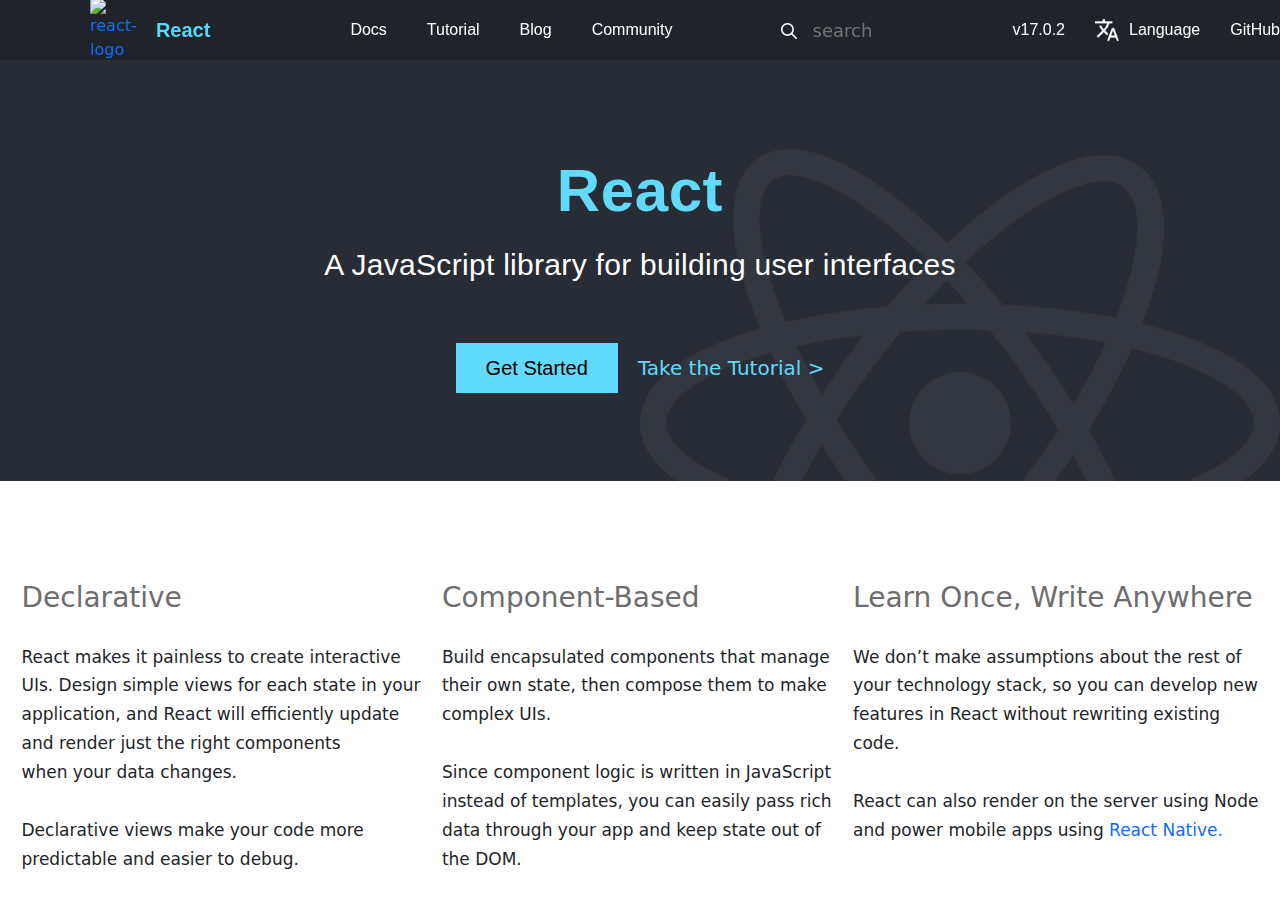
==== Homepage/index.html @ 9938db44 "body_component" ====
<!DOCTYPE html>
<html lang="en">
<head>
    <meta charset="UTF-8">
    <meta http-equiv="X-UA-Compatible" content="IE=edge">
    <meta name="viewport" content="width=device-width, initial-scale=1.0">
    <title>React-A JavaScript library for building user</title>
</head>
<link href="style.css" rel="stylesheet">
<link rel="stylesheet" href="style2_get_started.css">
<link rel="stylesheet" href="bootstrap.css">
<link rel="stylesheet" href="body.css">
<body>

    <!----Nav-bar---->
    
   <div class="nav-bar">
      <div class="react-logo">
          <a href="#"><img src="../images/react-logo.png" alt="react-logo" height="25px" width="30px">
    </div>
    <div><span class="react-text">React</span></a></div>
       <ul class="nav-bar-items">
       <a href="#"><li>Docs</li></a> 
       <a href="#"> <li>Tutorial</li></a> 
       <a href="#"> <li>Blog</li></a> 
       <a href="#"> <li>Community</li></a> 
       </ul>
       <form class="search-bar">
           <input type="text" placeholder="search">
       </form>
       <a href="#"><span class="version-text">v17.0.2</span></a>
       <img src="../images/translate.png"  height="24px" width="24px" class="translate-logo">
       <a href="#"><span class="language">Language</span></a>
       <a href="#"><span class="github-link">GitHub</span></a>
   </div>


   <!----Get Started tab---->
   <div class="get-started-tab"> 
    <header>
        <h1 id="heading">React</h1>
        <p id="sub-heading">A JavaScript library for building user interfaces</p>
        <div class="header-bottom-part">
            <button type="button" class="get-started-btn">Get Started</button>
            <a href="#" class="get-started-tour-text">Take the Tutorial ></a>
        </div>
    </header>
   </div>

 <!----Body part---->
 <div class="body-component">
     <div class="Declarative-comp">
         <h3 class="declarative">Declarative</h3>
         <p class="para1">
            React makes it painless to create interactive <br>
            UIs. Design simple views for each state in your <br>
            application, and React will efficiently update <br>
            and render just the right components <br>
            when your data changes.<br><br>

            Declarative views make your code more <br>
            predictable and easier to debug.
         </p>
    </div>
    <div class="Component-Based-comp">
        <h3 class="component-Based">Component-Based</h3>
        <p class="para2">Build encapsulated components that manage<br>
             their own state, then compose them to make <br>
             complex UIs.<br><br>

            Since component logic is written in JavaScript<br>
             instead of templates, you can easily pass rich <br>
             data through your app and keep state out of <br>
             the DOM.</p>
    </div>
    <div class="Learn-Once-comp">
        <h3 class="learn-Once">Learn Once, Write Anywhere</h3>
        <p class="para3">
            We don’t make assumptions about the rest of<br>
             your technology stack, so you can develop new <br>
             features in React without rewriting existing<br>
            code.<br><br>

React can also render on the server using Node<br>
 and power mobile apps using <a href="#"class="react-native">React Native.</a>
        </p>
    </div>
 </div>

</body>
</html>
---- Homepage/style.css ----
*{
    margin: 0;
}
.nav-bar{
    height: 60px;
    background-color: #20232A;
    width: 100%;
    display: flex;
    align-items: center;
    position: fixed;
    top: 0;
    z-index: 1;
  
}
.react-logo{
    display: flex;
    align-items: center;
    padding-left: 80px;
    margin: 10px;
}
.react-text{
    color: #54DAFB;
   font-family:  -apple-system, BlinkMacSystemFont, 'Segoe UI', Roboto, Oxygen, Ubuntu, Cantarell, 'Open Sans', 'Helvetica Neue', sans-serif;
   font-weight: 700;
   font-size: 20px;
}
/* active=clicked */
.react-text:active{ 
    color: white;
    text-decoration:none; 
}
/* link=unvisited */
.react-text,a:link{
    text-decoration:none;
}

.nav-bar-items{
    display: flex;
    padding-left: 120px;
    align-items: center;
    
}
li{
padding: 20px;
list-style-type: none;
color: white;
font-family: -apple-system, BlinkMacSystemFont, 'Segoe UI', Roboto, Oxygen, Ubuntu, Cantarell, 'Open Sans', 'Helvetica Neue', sans-serif;
align-items: center;
margin-top: 15px;
}
li:hover{
    color: #54DAFB;
    
}
.search-bar{
    padding-left: 80px;
}
input[type=text]{
    border: none;
    font-size: 18px;
    font-weight: 300;
    padding: 2px;
    background-color: #20232A;
    color: white;
    background-image: url(../images/search.png);
    background-position: 8px 8px;
    background-repeat: no-repeat;
    background-size: 16px 16px;
    padding-left: 40px;
    width: 220px;
}
input[type=text]:focus{
    outline: none;
    background-color: #373940;
    border-radius: 5px;
}
.version-text{
    color: white;
    font-family: -apple-system, BlinkMacSystemFont, 'Segoe UI', Roboto, Oxygen, Ubuntu, Cantarell, 'Open Sans', 'Helvetica Neue', sans-serif;
    padding-left: 20px;
    padding-right: 30px;
}
.version-text:hover{
    color: #54DAFB;
}
.language{
    color: white;
    font-family: -apple-system, BlinkMacSystemFont, 'Segoe UI', Roboto, Oxygen, Ubuntu, Cantarell, 'Open Sans', 'Helvetica Neue', sans-serif;
    padding-left: 10px;
}

.language:hover{
    color: #54DAFB;
}
.github-link{
    color: white;
    font-family: -apple-system, BlinkMacSystemFont, 'Segoe UI', Roboto, Oxygen, Ubuntu, Cantarell, 'Open Sans', 'Helvetica Neue', sans-serif;
    padding-left: 30px;
}
.github-link:hover{
    color: #54DAFB;
}
---- Homepage/style2_get_started.css ----
.get-started-tab{
    position: relative;
    width: 100%;
    height: 481px;
    background-color: #282C34;
}

#heading{
    color: #61dafb;
    text-align: center;
    margin: 0;
    font-size: 60px;
    letter-spacing: 0.01em;
    font-family:-apple-system, BlinkMacSystemFont, 'Segoe UI', Roboto, Oxygen, Ubuntu, Cantarell, 'Open Sans', 'Helvetica Neue', sans-serif;
    padding-top: 155px;
    font-weight: bold;
}
#sub-heading{
    padding-top: 15px;
    text-align: center;
    font-size: 30px;
    letter-spacing: 0.01em;
    font-weight: 200;
    color: white;
    font-family: -apple-system, BlinkMacSystemFont, 'Segoe UI', Roboto, Oxygen, Ubuntu, Cantarell, 'Open Sans', 'Helvetica Neue', sans-serif;
    position: relative;
}
.get-started-tab::before{
    content: " ";
    position: absolute;
    left: 0;
    right: 0;
    bottom: 0;
    top: 0;
    background-image: url(../images/react-white-logo.png);
    background-position: 100% 100px;
    background-repeat: no-repeat;
    background-size: 50% auto;
    opacity: 0.05;
}
.header-bottom-part{
    display: flex;
    justify-content: center;
    padding-top: 40px;
   
}
.get-started-btn{
    position: relative;
    background-color: #61dafb;
    text-align: center;
    font-family: -apple-system, BlinkMacSystemFont, 'Segoe UI', Roboto, Oxygen, Ubuntu, Cantarell, 'Open Sans', 'Helvetica Neue', sans-serif;
    padding: 10px 30px;
    font-size: 20px;
    border: 0;
    
}
.get-started-btn:hover{
    background-color: white;
    transition: ease-out 0.3s;

}
.get-started-tour-text{
    position: relative;
    font-size: 20px;
    color: #61dafb;
    padding-left: 20px;
    padding-top: 10px;
    
}

.get-started-tour-text:hover{
  color: white;
  transition: ease-out 0.3s;
}
---- Homepage/body.css ----
.body-component{
    display: flex;
    margin-top: 100px;
    justify-content: space-evenly;
}
.declarative{
    color: #6D6D6D;
    font-weight: 300;
}
.component-Based{
    color: #6D6D6D;
    font-weight: 300;
}
.learn-Once{
    color: #6D6D6D;
    font-weight: 300;
}
.para1{
    font-size: 17px;
    line-height: 1.7;
    padding-top: 20px;
}
.para2{
    font-size: 17px;
    line-height: 1.7;
    padding-top: 20px;
}
.para3{
    font-size: 17px;
    line-height: 1.7;
    padding-top: 20px;
}
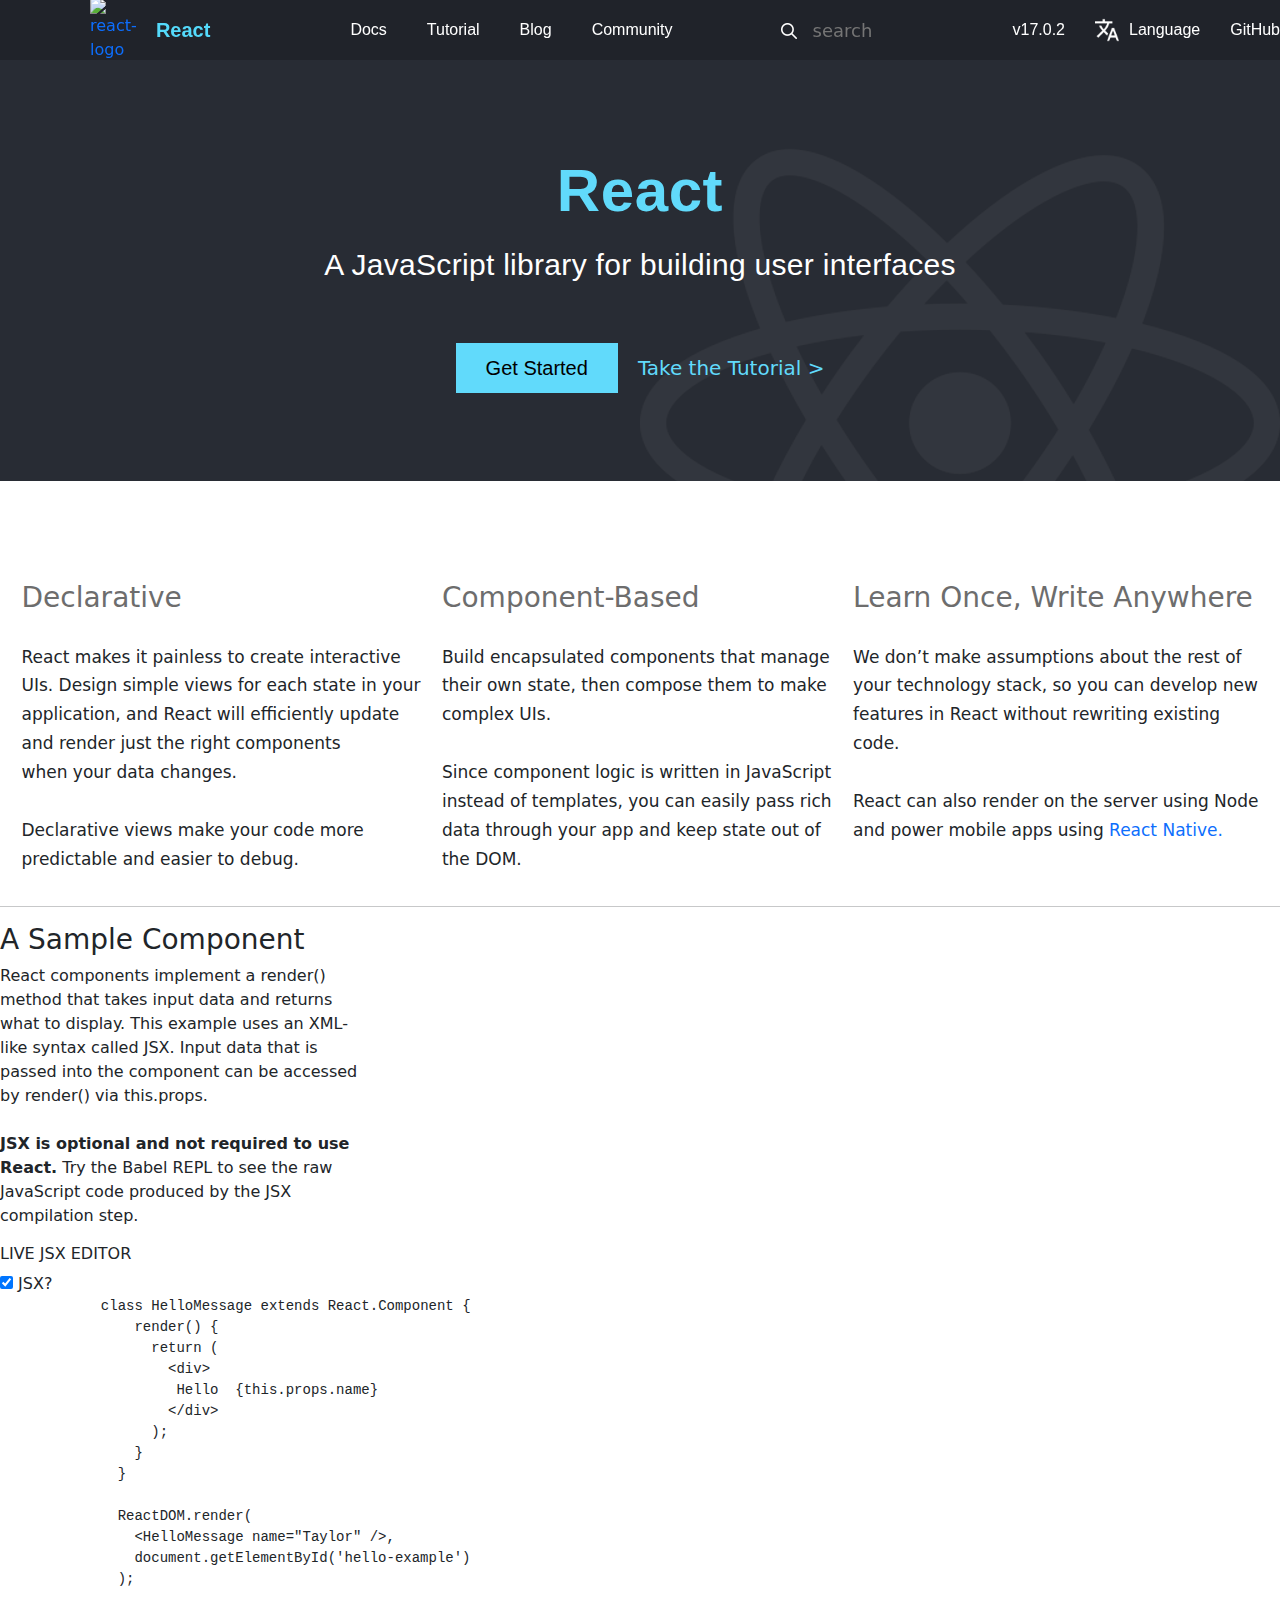
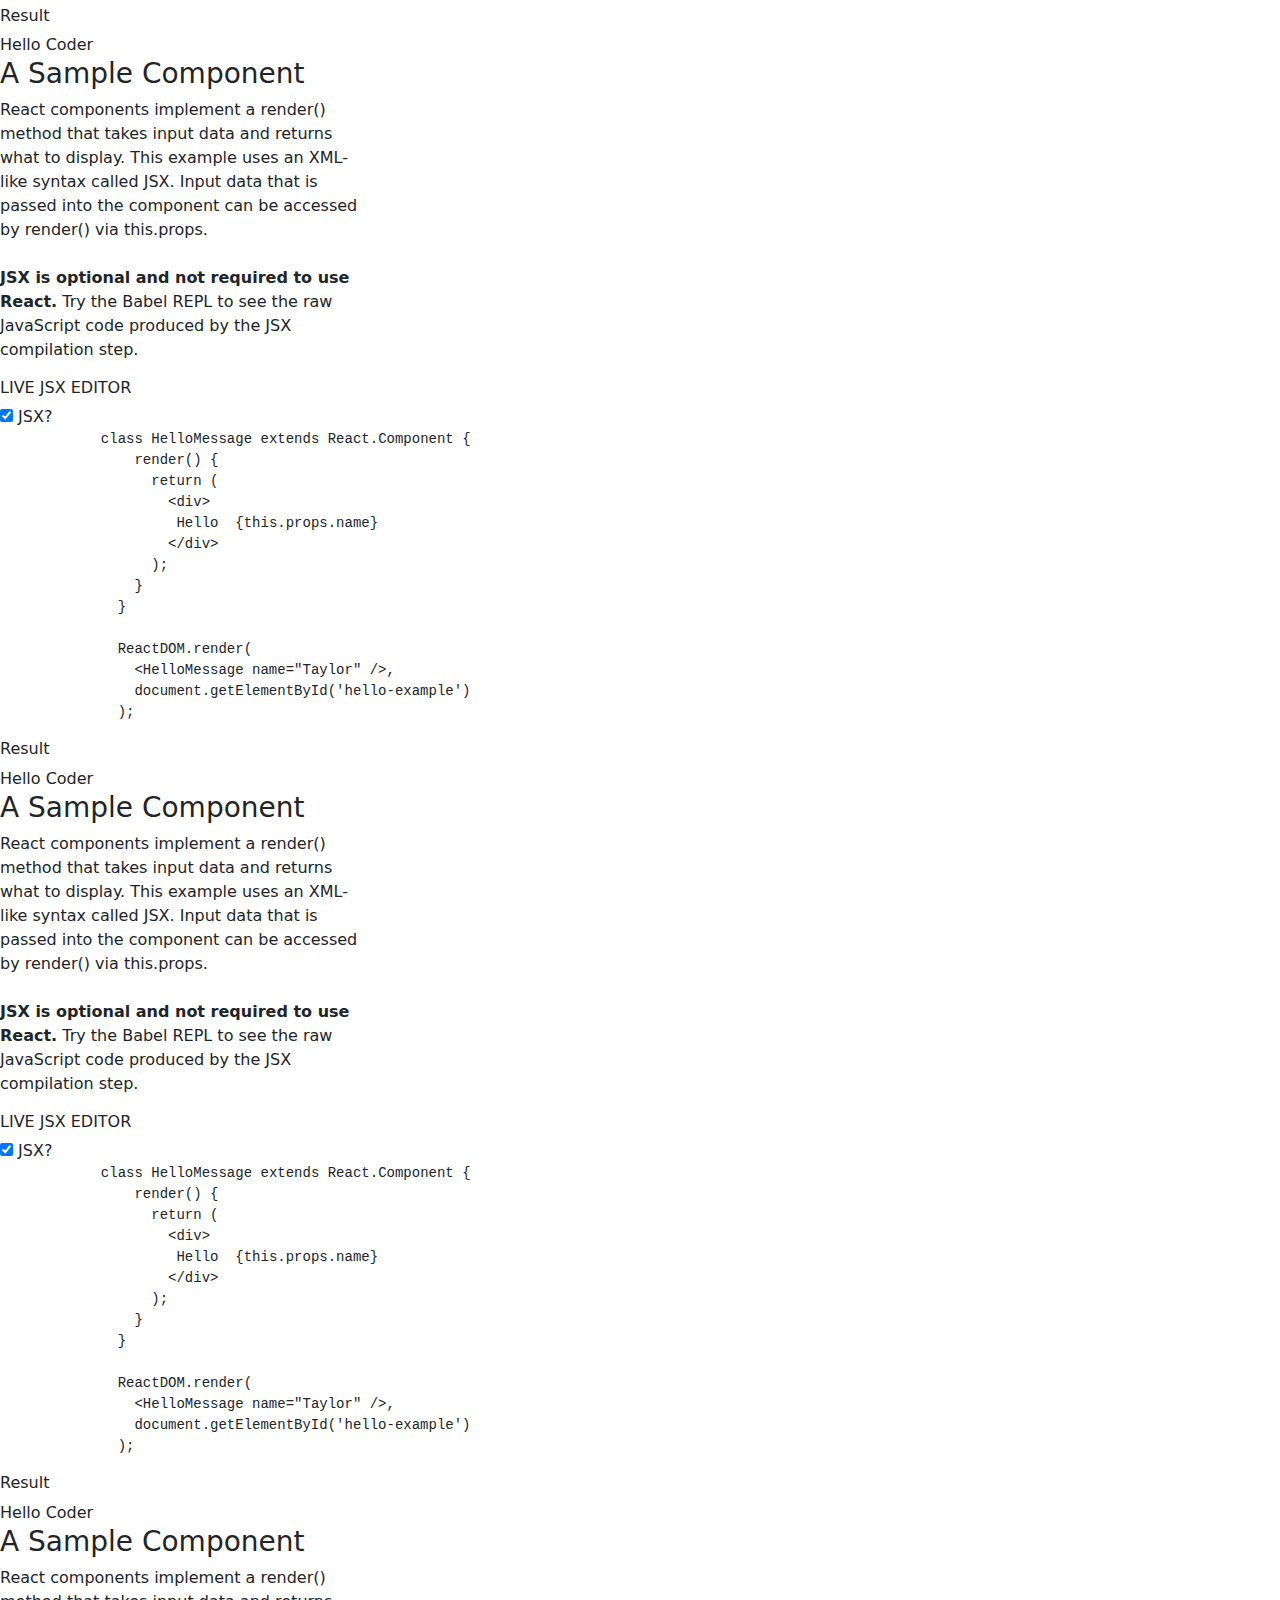
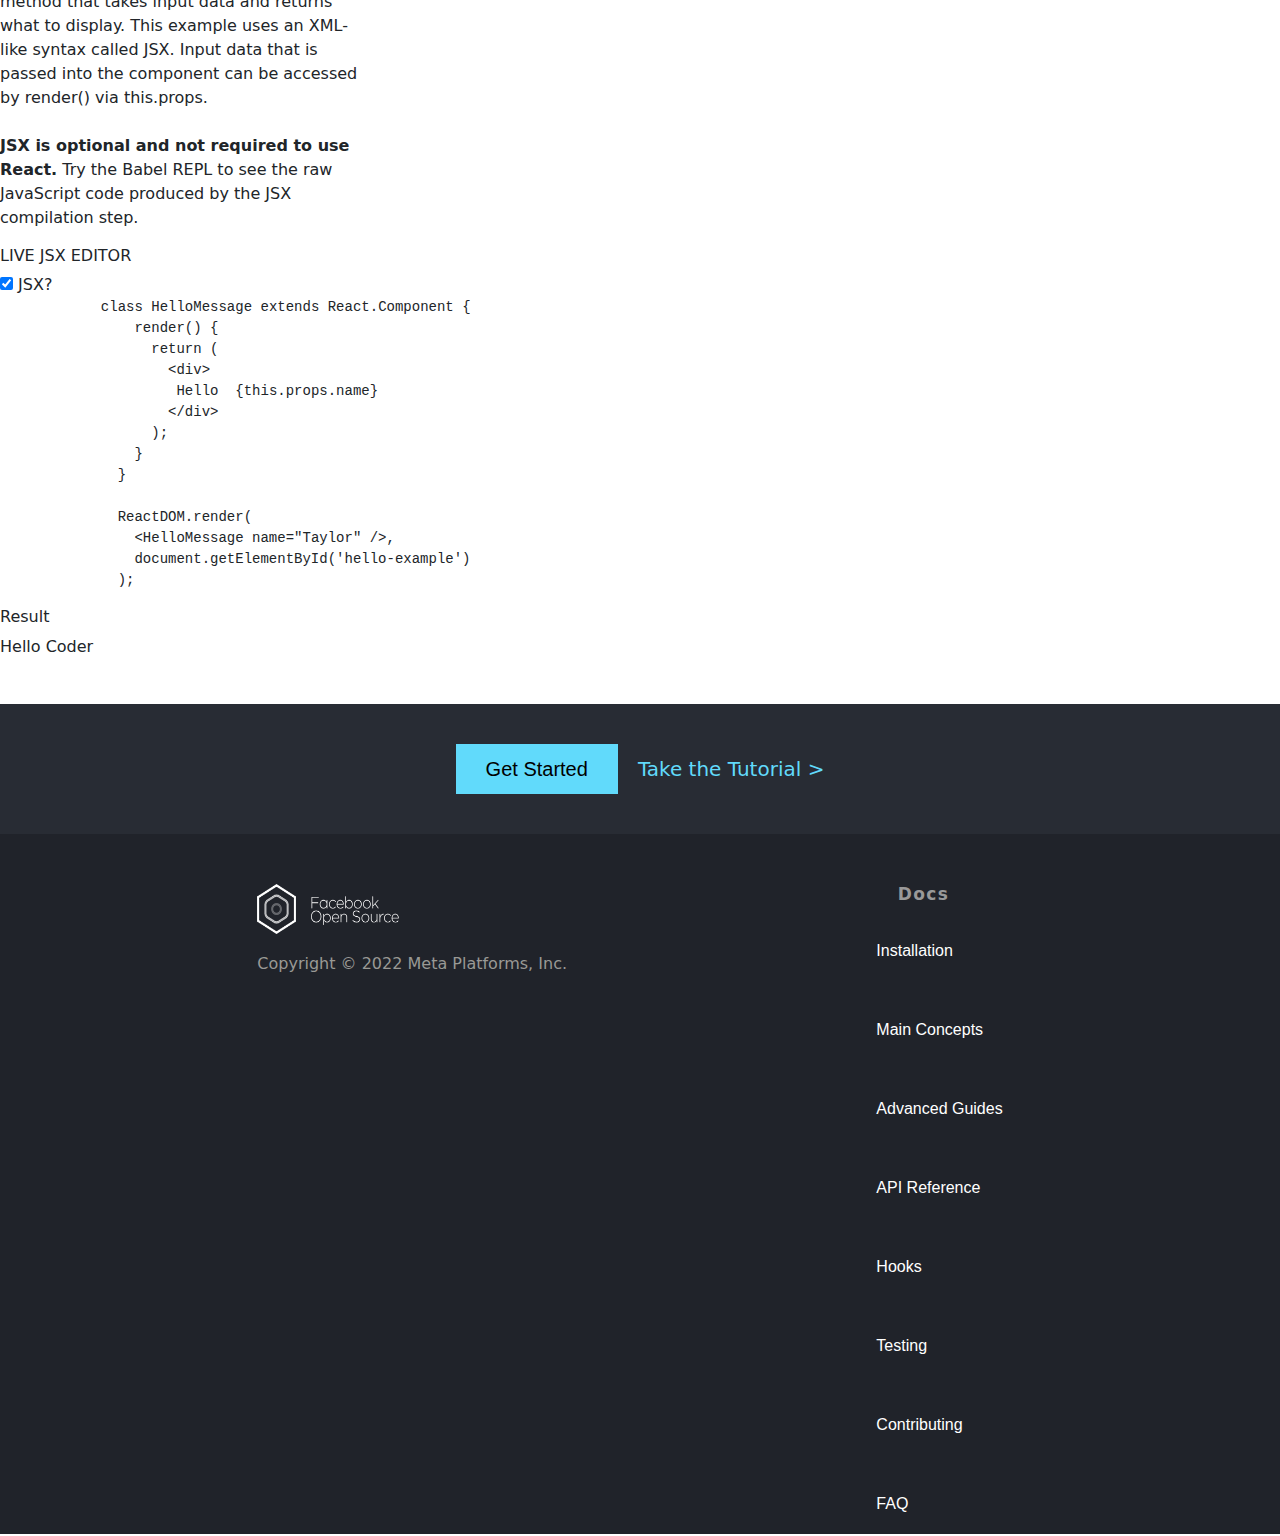
==== commit 0f258817: "footer" ====
--- a/Homepage/index.html
+++ b/Homepage/index.html
@@ -10,6 +10,8 @@
 <link rel="stylesheet" href="style2_get_started.css">
 <link rel="stylesheet" href="bootstrap.css">
 <link rel="stylesheet" href="body.css">
+<link rel="stylesheet" href="compiler.css">
+<link rel="stylesheet" href="footer.css">
 <body>
 
     <!----Nav-bar---->
@@ -85,7 +87,286 @@
  and power mobile apps using <a href="#"class="react-native">React Native.</a>
         </p>
     </div>
+
+
+
  </div>
 
+    <!----Divider---->
+<hr class="divider">
+
+
+     <!----Online IDE---->
+     <!-- <div>
+         <iframe frameborder="0" width="50%" height="500px" src="https://replit.com/@NeteshPaudel/CompetitiveZestyNumerators?embed=true"></iframe>
+     </div> -->
+
+     <div class="sample-component">
+        <div class="sample-comp">
+            <h3 class="sample">
+                A Sample Component
+            </h3>
+            <p class="para4">
+                React components implement a render()<br>
+                 method that takes input data and returns<br>
+                  what to display. This example uses an XML-<br>
+                  like syntax called JSX. Input data that is<br>
+                   passed into the component can be accessed <br>
+                   by render() via this.props.<br><br>
+                   <b>JSX is optional and not required to use<br>
+                    React.</b> Try the Babel REPL to see the raw <br>
+                    JavaScript code produced by the JSX<br>
+                    compilation step.
+            </p>
+        </div>
+        <div class="live-component">
+        <div class="main-compiler">
+            <div class="compiler-name">
+               <h6 class="live-text"> LIVE JSX EDITOR</h6>
+              <div class="checkbox">
+                <form>
+                    <input type="checkbox" id="checkbox" name="checkbox" value="jsx" checked>
+                    <label for="checkbox">JSX?</label>
+                </form>
+              </div>
+            </div>
+
+    <pre class="code" spellcheck="false" contenteditable="true">
+            <span class="token keyword">class </span><span class="token class-name">HelloMessage</span> <span class="token keyword">extends</span> <span class="token class-name">React<span class="token punctuation">.</span>Component</span> <span class="token punctuation">{</span>
+                <span class="token function">render</span><span class="token punctuation">(</span><span class="token punctuation">)</span> <span class="token punctuation">{</span>
+                  <span class="token keyword">return</span> <span class="token punctuation">(</span>
+                    <span class="token tag"><span class="token tag"><span class="token punctuation">&lt;</span>div</span><span class="token punctuation">&gt;</span></span>
+                     <span>Hello</span>  <span class="token punctuation">{</span><span class="token keyword">this</span><span class="token punctuation">.</span><span>props</span><span class="token punctuation">.</span><span>name</span><span class="token punctuation">}</span>
+                    <span class="token tag"><span class="token tag"><span class="token punctuation">&lt;/</span>div</span><span class="token punctuation">&gt;</span></span>
+                  <span class="token punctuation">)</span><span class="token punctuation">;</span>
+                <span class="token punctuation">}</span>
+              <span class="token punctuation">}</span>
+
+              <span>ReactDOM</span><span class="token punctuation">.</span><span class="token function">render</span><span class="token punctuation">(</span>
+                <span class="token tag"><span class="token tag"><span class="token punctuation">&lt;</span>HelloMessage</span> <span class="token attr-name">name</span><span class="token attr-value"><span class="token punctuation">=</span><span class="token punctuation">"</span>Taylor<span class="token punctuation">"</span></span> <span class="token punctuation">/&gt;</span></span><span class="token punctuation">,</span>
+                <span>document</span><span class="token punctuation">.</span><span class="token function">getElementById</span><span class="token punctuation">(</span><span class="token string">'hello-example'</span><span class="token punctuation">)</span>
+              <span class="token punctuation">)</span><span class="token punctuation">;</span></pre>
+
+
+        </div>
+        <div class="result-box">
+            <div class="result">
+                <h6 class="result-text"> Result</h6>
+            </div>
+            <div class="result-value">Hello Coder</div>
+        </div>
+    </div>
+    </div>
+     
+
+    <!-- compiler-part2 -->
+    <div class="sample-component">
+        <div class="sample-comp">
+            <h3 class="sample">
+                A Sample Component
+            </h3>
+            <p class="para4">
+                React components implement a render()<br>
+                 method that takes input data and returns<br>
+                  what to display. This example uses an XML-<br>
+                  like syntax called JSX. Input data that is<br>
+                   passed into the component can be accessed <br>
+                   by render() via this.props.<br><br>
+                   <b>JSX is optional and not required to use<br>
+                    React.</b> Try the Babel REPL to see the raw <br>
+                    JavaScript code produced by the JSX<br>
+                    compilation step.
+            </p>
+        </div>
+        <div class="live-component">
+        <div class="main-compiler">
+            <div class="compiler-name">
+               <h6 class="live-text"> LIVE JSX EDITOR</h6>
+              <div class="checkbox">
+                <form>
+                    <input type="checkbox" id="checkbox" name="checkbox" value="jsx" checked>
+                    <label for="checkbox">JSX?</label>
+                </form>
+              </div>
+            </div>
+
+    <pre class="code" spellcheck="false" contenteditable="true">
+            <span class="token keyword">class </span><span class="token class-name">HelloMessage</span> <span class="token keyword">extends</span> <span class="token class-name">React<span class="token punctuation">.</span>Component</span> <span class="token punctuation">{</span>
+                <span class="token function">render</span><span class="token punctuation">(</span><span class="token punctuation">)</span> <span class="token punctuation">{</span>
+                  <span class="token keyword">return</span> <span class="token punctuation">(</span>
+                    <span class="token tag"><span class="token tag"><span class="token punctuation">&lt;</span>div</span><span class="token punctuation">&gt;</span></span>
+                     <span>Hello</span>  <span class="token punctuation">{</span><span class="token keyword">this</span><span class="token punctuation">.</span><span>props</span><span class="token punctuation">.</span><span>name</span><span class="token punctuation">}</span>
+                    <span class="token tag"><span class="token tag"><span class="token punctuation">&lt;/</span>div</span><span class="token punctuation">&gt;</span></span>
+                  <span class="token punctuation">)</span><span class="token punctuation">;</span>
+                <span class="token punctuation">}</span>
+              <span class="token punctuation">}</span>
+
+              <span>ReactDOM</span><span class="token punctuation">.</span><span class="token function">render</span><span class="token punctuation">(</span>
+                <span class="token tag"><span class="token tag"><span class="token punctuation">&lt;</span>HelloMessage</span> <span class="token attr-name">name</span><span class="token attr-value"><span class="token punctuation">=</span><span class="token punctuation">"</span>Taylor<span class="token punctuation">"</span></span> <span class="token punctuation">/&gt;</span></span><span class="token punctuation">,</span>
+                <span>document</span><span class="token punctuation">.</span><span class="token function">getElementById</span><span class="token punctuation">(</span><span class="token string">'hello-example'</span><span class="token punctuation">)</span>
+              <span class="token punctuation">)</span><span class="token punctuation">;</span></pre>
+
+
+        </div>
+        <div class="result-box">
+            <div class="result">
+                <h6 class="result-text"> Result</h6>
+            </div>
+            <div class="result-value">Hello Coder</div>
+        </div>
+    </div>
+    </div>
+
+    <!-- compiler-part3 -->
+    <div class="sample-component">
+        <div class="sample-comp">
+            <h3 class="sample">
+                A Sample Component
+            </h3>
+            <p class="para4">
+                React components implement a render()<br>
+                 method that takes input data and returns<br>
+                  what to display. This example uses an XML-<br>
+                  like syntax called JSX. Input data that is<br>
+                   passed into the component can be accessed <br>
+                   by render() via this.props.<br><br>
+                   <b>JSX is optional and not required to use<br>
+                    React.</b> Try the Babel REPL to see the raw <br>
+                    JavaScript code produced by the JSX<br>
+                    compilation step.
+            </p>
+        </div>
+        <div class="live-component">
+        <div class="main-compiler">
+            <div class="compiler-name">
+               <h6 class="live-text"> LIVE JSX EDITOR</h6>
+              <div class="checkbox">
+                <form>
+                    <input type="checkbox" id="checkbox" name="checkbox" value="jsx" checked>
+                    <label for="checkbox">JSX?</label>
+                </form>
+              </div>
+            </div>
+
+    <pre class="code" spellcheck="false" contenteditable="true">
+            <span class="token keyword">class </span><span class="token class-name">HelloMessage</span> <span class="token keyword">extends</span> <span class="token class-name">React<span class="token punctuation">.</span>Component</span> <span class="token punctuation">{</span>
+                <span class="token function">render</span><span class="token punctuation">(</span><span class="token punctuation">)</span> <span class="token punctuation">{</span>
+                  <span class="token keyword">return</span> <span class="token punctuation">(</span>
+                    <span class="token tag"><span class="token tag"><span class="token punctuation">&lt;</span>div</span><span class="token punctuation">&gt;</span></span>
+                     <span>Hello</span>  <span class="token punctuation">{</span><span class="token keyword">this</span><span class="token punctuation">.</span><span>props</span><span class="token punctuation">.</span><span>name</span><span class="token punctuation">}</span>
+                    <span class="token tag"><span class="token tag"><span class="token punctuation">&lt;/</span>div</span><span class="token punctuation">&gt;</span></span>
+                  <span class="token punctuation">)</span><span class="token punctuation">;</span>
+                <span class="token punctuation">}</span>
+              <span class="token punctuation">}</span>
+
+              <span>ReactDOM</span><span class="token punctuation">.</span><span class="token function">render</span><span class="token punctuation">(</span>
+                <span class="token tag"><span class="token tag"><span class="token punctuation">&lt;</span>HelloMessage</span> <span class="token attr-name">name</span><span class="token attr-value"><span class="token punctuation">=</span><span class="token punctuation">"</span>Taylor<span class="token punctuation">"</span></span> <span class="token punctuation">/&gt;</span></span><span class="token punctuation">,</span>
+                <span>document</span><span class="token punctuation">.</span><span class="token function">getElementById</span><span class="token punctuation">(</span><span class="token string">'hello-example'</span><span class="token punctuation">)</span>
+              <span class="token punctuation">)</span><span class="token punctuation">;</span></pre>
+
+
+        </div>
+        <div class="result-box">
+            <div class="result">
+                <h6 class="result-text"> Result</h6>
+            </div>
+            <div class="result-value">Hello Coder</div>
+        </div>
+    </div>
+    </div>
+
+
+    <!-- compiler-part4 -->
+    <div class="sample-component">
+        <div class="sample-comp">
+            <h3 class="sample">
+                A Sample Component
+            </h3>
+            <p class="para4">
+                React components implement a render()<br>
+                 method that takes input data and returns<br>
+                  what to display. This example uses an XML-<br>
+                  like syntax called JSX. Input data that is<br>
+                   passed into the component can be accessed <br>
+                   by render() via this.props.<br><br>
+                   <b>JSX is optional and not required to use<br>
+                    React.</b> Try the Babel REPL to see the raw <br>
+                    JavaScript code produced by the JSX<br>
+                    compilation step.
+            </p>
+        </div>
+        <div class="live-component">
+        <div class="main-compiler">
+            <div class="compiler-name">
+               <h6 class="live-text"> LIVE JSX EDITOR</h6>
+              <div class="checkbox">
+                <form>
+                    <input type="checkbox" id="checkbox" name="checkbox" value="jsx" checked>
+                    <label for="checkbox">JSX?</label>
+                </form>
+              </div>
+            </div>
+
+    <pre class="code" spellcheck="false" contenteditable="true">
+            <span class="token keyword">class </span><span class="token class-name">HelloMessage</span> <span class="token keyword">extends</span> <span class="token class-name">React<span class="token punctuation">.</span>Component</span> <span class="token punctuation">{</span>
+                <span class="token function">render</span><span class="token punctuation">(</span><span class="token punctuation">)</span> <span class="token punctuation">{</span>
+                  <span class="token keyword">return</span> <span class="token punctuation">(</span>
+                    <span class="token tag"><span class="token tag"><span class="token punctuation">&lt;</span>div</span><span class="token punctuation">&gt;</span></span>
+                     <span>Hello</span>  <span class="token punctuation">{</span><span class="token keyword">this</span><span class="token punctuation">.</span><span>props</span><span class="token punctuation">.</span><span>name</span><span class="token punctuation">}</span>
+                    <span class="token tag"><span class="token tag"><span class="token punctuation">&lt;/</span>div</span><span class="token punctuation">&gt;</span></span>
+                  <span class="token punctuation">)</span><span class="token punctuation">;</span>
+                <span class="token punctuation">}</span>
+              <span class="token punctuation">}</span>
+
+              <span>ReactDOM</span><span class="token punctuation">.</span><span class="token function">render</span><span class="token punctuation">(</span>
+                <span class="token tag"><span class="token tag"><span class="token punctuation">&lt;</span>HelloMessage</span> <span class="token attr-name">name</span><span class="token attr-value"><span class="token punctuation">=</span><span class="token punctuation">"</span>Taylor<span class="token punctuation">"</span></span> <span class="token punctuation">/&gt;</span></span><span class="token punctuation">,</span>
+                <span>document</span><span class="token punctuation">.</span><span class="token function">getElementById</span><span class="token punctuation">(</span><span class="token string">'hello-example'</span><span class="token punctuation">)</span>
+              <span class="token punctuation">)</span><span class="token punctuation">;</span></pre>
+
+
+        </div>
+        <div class="result-box">
+            <div class="result">
+                <h6 class="result-text"> Result</h6>
+            </div>
+            <div class="result-value">Hello Coder</div>
+        </div>
+    </div>
+    </div>
+     
+
+
+    <!-- footer-part -->
+    <div class="bottom-nav">
+    <div class="button-nav">
+        <button type="button" class="get-started-btn">Get Started</button>
+        <a href="#" class="get-started-tour-text">Take the Tutorial ></a>
+    </div>
+</div>
+    <footer>
+        <div class="footer"> 
+            <section class="compartment1">
+            <div class="meta-logo">
+                <img src="../images/open-source.png" height="50px" width="170px">
+            </div>
+            
+            <h6 class="copyright">Copyright © 2022 Meta Platforms, Inc.</h6>
+            </section>
+           
+            <div class="docs-links">
+                <h6 class="docs-title">Docs</h6>
+                <ul>
+                    <a href="#"><li>Installation</li></a>
+                    <a href="#"><li>Main Concepts</li></a>
+                    <a href="#"><li>Advanced Guides</li></a>
+                    <a href="#"><li>API Reference</li></a>
+                    <a href="#"><li>Hooks</li></a>
+                    <a href="#"><li>Testing</li></a>
+                    <a href="#"><li>Contributing</li></a>
+                    <a href="#"><li>FAQ</li></a>
+                </ul>
+            </div>
+        </div>
+    </footer>
 </body>
 </html>--- a/Homepage/footer.css
+++ b/Homepage/footer.css
@@ -0,0 +1,43 @@
+.bottom-nav{
+    margin-top: 45px;
+    height: 130px;
+    background-color: #282C34;
+    
+}
+.button-nav{
+    
+    display: flex;
+    justify-content: center;
+    padding-top: 40px;
+    
+    
+
+}
+.footer{
+    background-color: #20232A;
+    width: 100%;
+    height: 700px;
+    display: flex;
+    justify-content: space-evenly;
+}
+.compartment1{
+    padding-top: 50px;
+}
+
+.copyright{
+    color: #999995;
+    font-weight: 400;
+    text-align: left;
+    padding-top: 20px;
+}
+.docs-title{
+    color: #999;
+    font-size: 17px;
+    font-weight: 700;
+    letter-spacing: 0.08em;
+    text-align: center;
+    padding-top: 50px;
+}
+.docs-links-li{
+    padding: 10px;
+}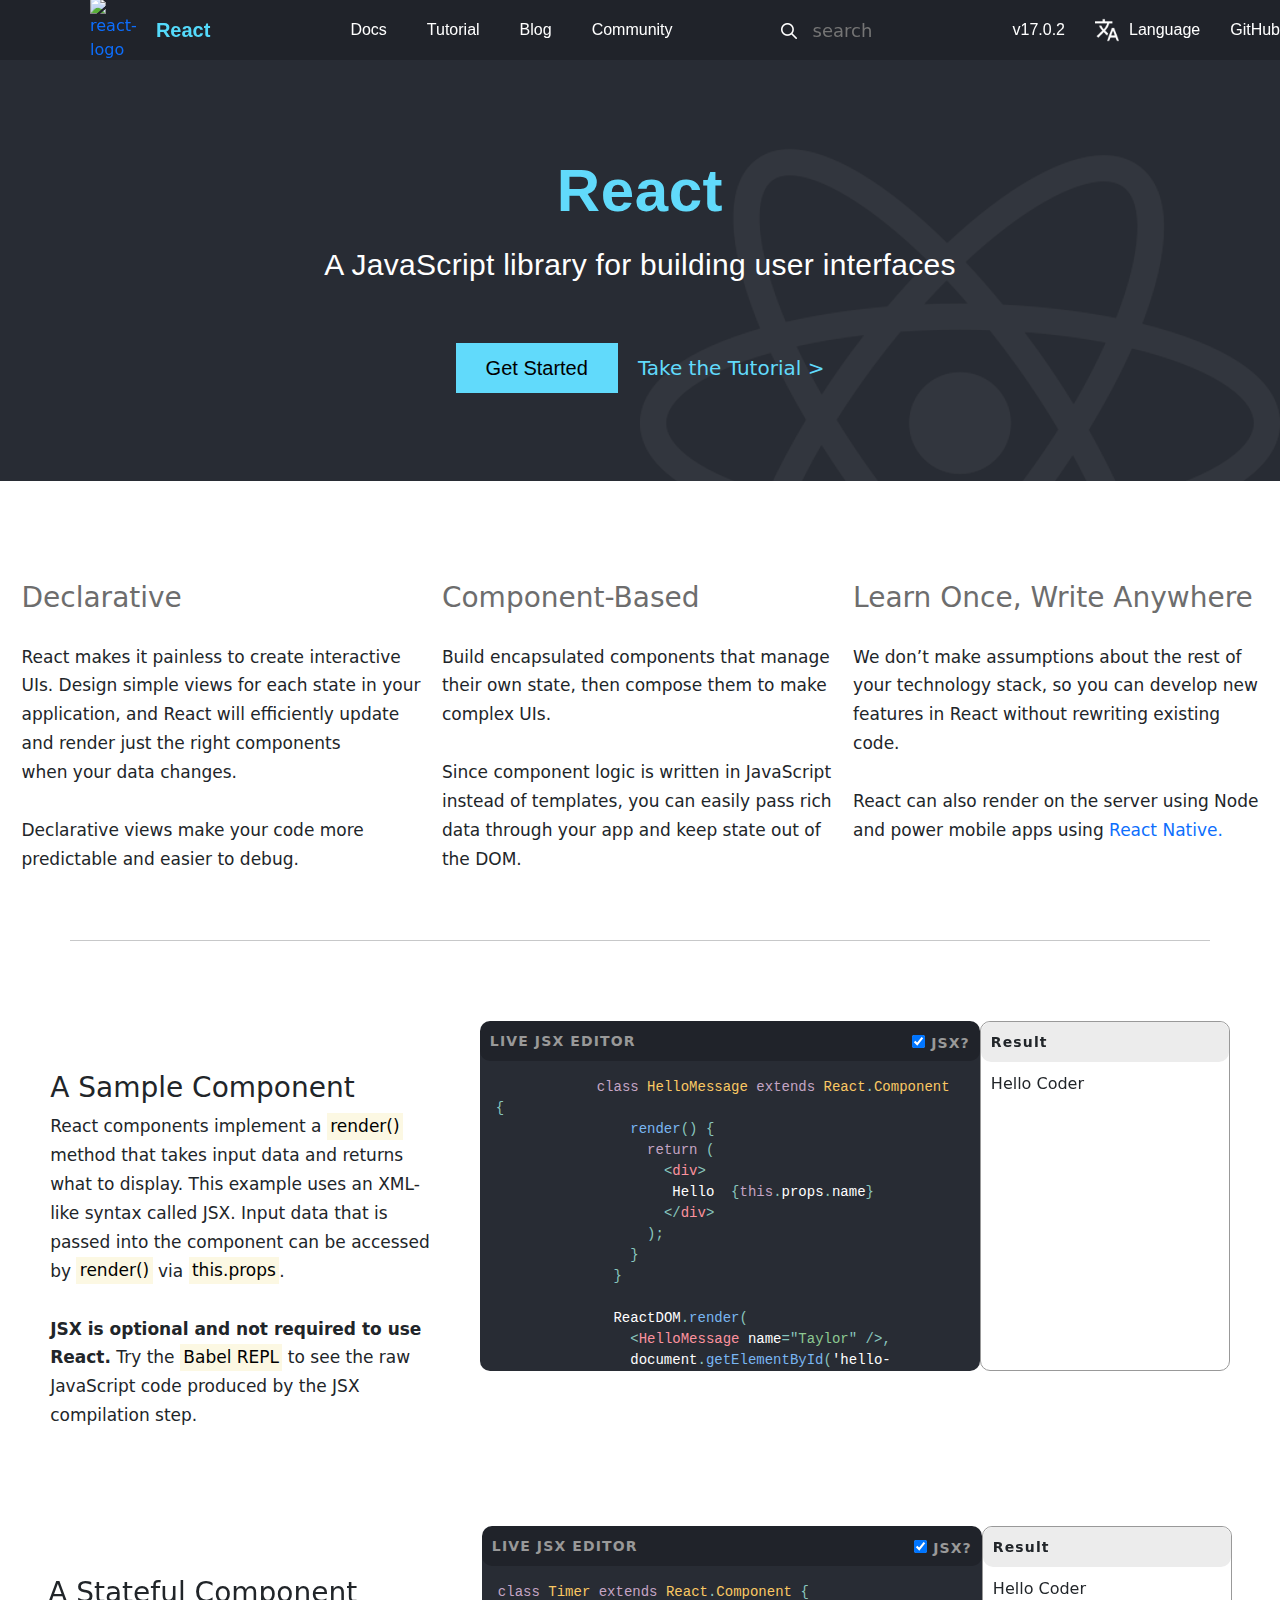
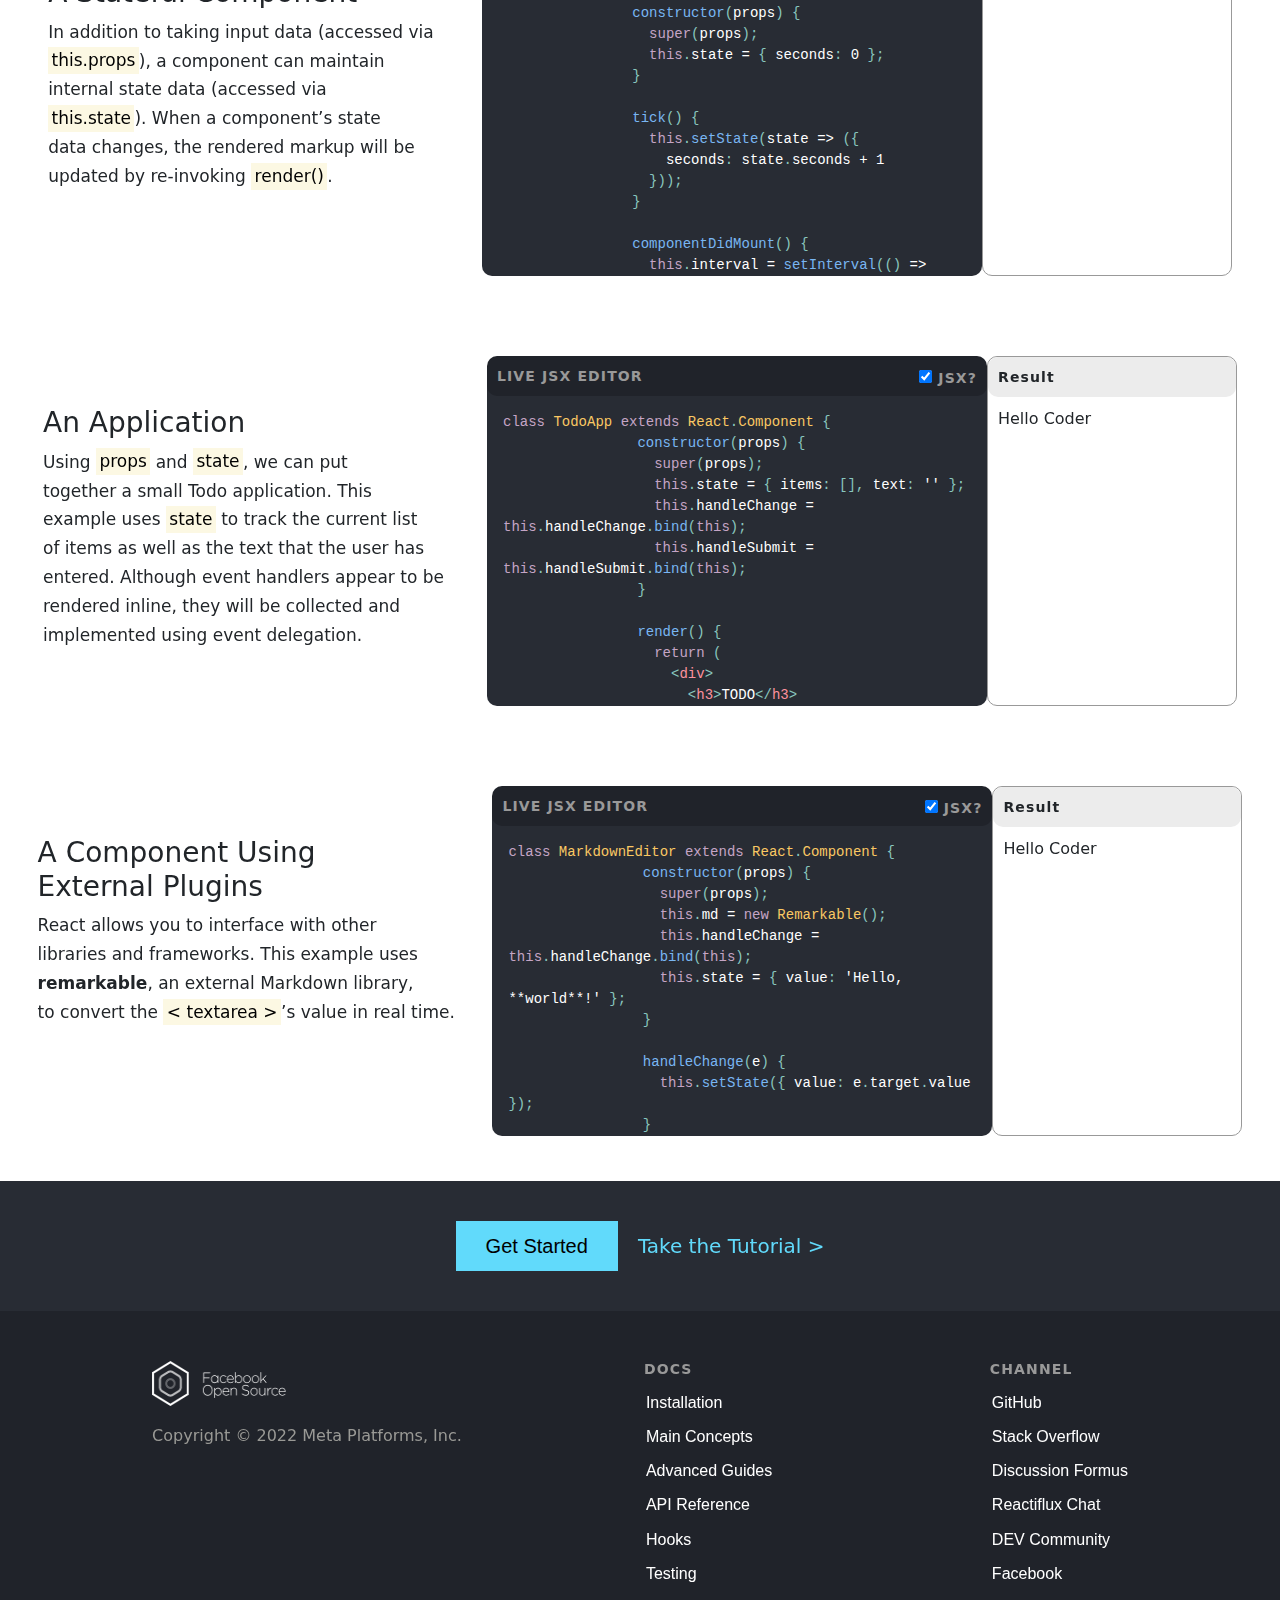
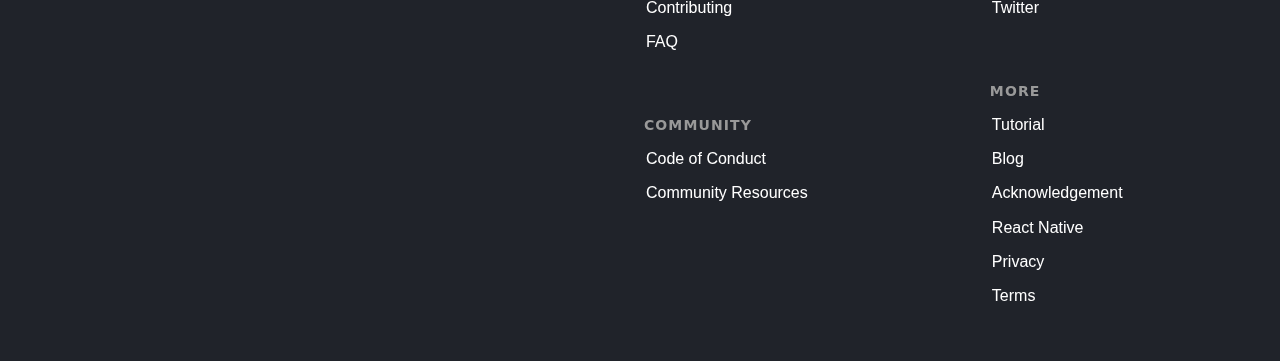
==== commit 511ed78a: "footer" ====
--- a/Homepage/index.html
+++ b/Homepage/index.html
@@ -18,14 +18,14 @@
     
    <div class="nav-bar">
       <div class="react-logo">
-          <a href="#"><img src="../images/react-logo.png" alt="react-logo" height="25px" width="30px">
+          <a href="../Homepage/index.html" ><img src="../images/react-logo.png" alt="react-logo" height="25px" width="30px">
     </div>
     <div><span class="react-text">React</span></a></div>
        <ul class="nav-bar-items">
-       <a href="#"><li>Docs</li></a> 
-       <a href="#"> <li>Tutorial</li></a> 
-       <a href="#"> <li>Blog</li></a> 
-       <a href="#"> <li>Community</li></a> 
+       <a href="../Docs_page/Docs.html"><li>Docs</li></a> 
+       <a href="../Tutorial_page/tutorial.html"> <li>Tutorial</li></a> 
+       <a href="../Blog_page/blog.html"> <li>Blog</li></a> 
+       <a href="../community_page/community.html"> <li>Community</li></a> 
        </ul>
        <form class="search-bar">
            <input type="text" placeholder="search">
@@ -33,7 +33,7 @@
        <a href="#"><span class="version-text">v17.0.2</span></a>
        <img src="../images/translate.png"  height="24px" width="24px" class="translate-logo">
        <a href="#"><span class="language">Language</span></a>
-       <a href="#"><span class="github-link">GitHub</span></a>
+       <a href="https://github.com/facebook/react/" target="_blank"><span class="github-link">GitHub</span></a>
    </div>
 
 
@@ -43,8 +43,8 @@
         <h1 id="heading">React</h1>
         <p id="sub-heading">A JavaScript library for building user interfaces</p>
         <div class="header-bottom-part">
-            <button type="button" class="get-started-btn">Get Started</button>
-            <a href="#" class="get-started-tour-text">Take the Tutorial ></a>
+            <a href="../Docs_page/Docs.html"><button type="button" class="get-started-btn">Get Started</button></a>
+            <a href="../Tutorial_page/tutorial.html" class="get-started-tour-text">Take the Tutorial ></a>
         </div>
     </header>
    </div>
@@ -107,14 +107,14 @@
                 A Sample Component
             </h3>
             <p class="para4">
-                React components implement a render()<br>
+                React components implement a <mark>render()</mark><br>
                  method that takes input data and returns<br>
                   what to display. This example uses an XML-<br>
                   like syntax called JSX. Input data that is<br>
                    passed into the component can be accessed <br>
-                   by render() via this.props.<br><br>
+                   by <mark>render()</mark> via <mark>this.props</mark>.<br><br>
                    <b>JSX is optional and not required to use<br>
-                    React.</b> Try the Babel REPL to see the raw <br>
+                    React.</b> Try the <mark>Babel REPL</mark> to see the raw <br>
                     JavaScript code produced by the JSX<br>
                     compilation step.
             </p>
@@ -163,19 +163,15 @@
     <div class="sample-component">
         <div class="sample-comp">
             <h3 class="sample">
-                A Sample Component
+                A Stateful Component
             </h3>
             <p class="para4">
-                React components implement a render()<br>
-                 method that takes input data and returns<br>
-                  what to display. This example uses an XML-<br>
-                  like syntax called JSX. Input data that is<br>
-                   passed into the component can be accessed <br>
-                   by render() via this.props.<br><br>
-                   <b>JSX is optional and not required to use<br>
-                    React.</b> Try the Babel REPL to see the raw <br>
-                    JavaScript code produced by the JSX<br>
-                    compilation step.
+                In addition to taking input data (accessed via <br>
+                <mark>this.props</mark>), a component can maintain <br>
+                internal state data (accessed via <br>
+                <mark>this.state</mark>). When a component’s state <br>
+                data changes, the rendered markup will be<br>
+                updated by re-invoking <mark>render()</mark>.
             </p>
         </div>
         <div class="live-component">
@@ -190,22 +186,39 @@
               </div>
             </div>
 
-    <pre class="code" spellcheck="false" contenteditable="true">
-            <span class="token keyword">class </span><span class="token class-name">HelloMessage</span> <span class="token keyword">extends</span> <span class="token class-name">React<span class="token punctuation">.</span>Component</span> <span class="token punctuation">{</span>
+            <pre class="code" spellcheck="false" contenteditable="true"><span class="token keyword">class</span> <span class="token class-name">Timer</span> <span class="token keyword">extends</span> <span class="token class-name">React<span class="token punctuation">.</span>Component</span> <span class="token punctuation">{</span>
+                <span class="token function">constructor</span><span class="token punctuation">(</span>props<span class="token punctuation">)</span> <span class="token punctuation">{</span>
+                  <span class="token keyword">super</span><span class="token punctuation">(</span>props<span class="token punctuation">)</span><span class="token punctuation">;</span>
+                  <span class="token keyword">this</span><span class="token punctuation">.</span>state <span class="token operator">=</span> <span class="token punctuation">{</span> seconds<span class="token punctuation">:</span> <span class="token number">0</span> <span class="token punctuation">}</span><span class="token punctuation">;</span>
+                <span class="token punctuation">}</span>
+              
+                <span class="token function">tick</span><span class="token punctuation">(</span><span class="token punctuation">)</span> <span class="token punctuation">{</span>
+                  <span class="token keyword">this</span><span class="token punctuation">.</span><span class="token function">setState</span><span class="token punctuation">(</span>state <span class="token operator">=</span><span class="token operator">&gt;</span> <span class="token punctuation">(</span><span class="token punctuation">{</span>
+                    seconds<span class="token punctuation">:</span> state<span class="token punctuation">.</span>seconds <span class="token operator">+</span> <span class="token number">1</span>
+                  <span class="token punctuation">}</span><span class="token punctuation">)</span><span class="token punctuation">)</span><span class="token punctuation">;</span>
+                <span class="token punctuation">}</span>
+              
+                <span class="token function">componentDidMount</span><span class="token punctuation">(</span><span class="token punctuation">)</span> <span class="token punctuation">{</span>
+                  <span class="token keyword">this</span><span class="token punctuation">.</span>interval <span class="token operator">=</span> <span class="token function">setInterval</span><span class="token punctuation">(</span><span class="token punctuation">(</span><span class="token punctuation">)</span> <span class="token operator">=</span><span class="token operator">&gt;</span> <span class="token keyword">this</span><span class="token punctuation">.</span><span class="token function">tick</span><span class="token punctuation">(</span><span class="token punctuation">)</span><span class="token punctuation">,</span> <span class="token number">1000</span><span class="token punctuation">)</span><span class="token punctuation">;</span>
+                <span class="token punctuation">}</span>
+              
+                <span class="token function">componentWillUnmount</span><span class="token punctuation">(</span><span class="token punctuation">)</span> <span class="token punctuation">{</span>
+                  <span class="token function">clearInterval</span><span class="token punctuation">(</span><span class="token keyword">this</span><span class="token punctuation">.</span>interval<span class="token punctuation">)</span><span class="token punctuation">;</span>
+                <span class="token punctuation">}</span>
+              
                 <span class="token function">render</span><span class="token punctuation">(</span><span class="token punctuation">)</span> <span class="token punctuation">{</span>
                   <span class="token keyword">return</span> <span class="token punctuation">(</span>
                     <span class="token tag"><span class="token tag"><span class="token punctuation">&lt;</span>div</span><span class="token punctuation">&gt;</span></span>
-                     <span>Hello</span>  <span class="token punctuation">{</span><span class="token keyword">this</span><span class="token punctuation">.</span><span>props</span><span class="token punctuation">.</span><span>name</span><span class="token punctuation">}</span>
+                      Seconds<span class="token punctuation">:</span> <span class="token punctuation">{</span><span class="token keyword">this</span><span class="token punctuation">.</span>state<span class="token punctuation">.</span>seconds<span class="token punctuation">}</span>
                     <span class="token tag"><span class="token tag"><span class="token punctuation">&lt;/</span>div</span><span class="token punctuation">&gt;</span></span>
                   <span class="token punctuation">)</span><span class="token punctuation">;</span>
                 <span class="token punctuation">}</span>
               <span class="token punctuation">}</span>
-
-              <span>ReactDOM</span><span class="token punctuation">.</span><span class="token function">render</span><span class="token punctuation">(</span>
-                <span class="token tag"><span class="token tag"><span class="token punctuation">&lt;</span>HelloMessage</span> <span class="token attr-name">name</span><span class="token attr-value"><span class="token punctuation">=</span><span class="token punctuation">"</span>Taylor<span class="token punctuation">"</span></span> <span class="token punctuation">/&gt;</span></span><span class="token punctuation">,</span>
-                <span>document</span><span class="token punctuation">.</span><span class="token function">getElementById</span><span class="token punctuation">(</span><span class="token string">'hello-example'</span><span class="token punctuation">)</span>
+              
+              ReactDOM<span class="token punctuation">.</span><span class="token function">render</span><span class="token punctuation">(</span>
+                <span class="token tag"><span class="token tag"><span class="token punctuation">&lt;</span>Timer</span> <span class="token punctuation">/&gt;</span></span><span class="token punctuation">,</span>
+                document<span class="token punctuation">.</span><span class="token function">getElementById</span><span class="token punctuation">(</span><span class="token string">'timer-example'</span><span class="token punctuation">)</span>
               <span class="token punctuation">)</span><span class="token punctuation">;</span></pre>
-
 
         </div>
         <div class="result-box">
@@ -221,19 +234,16 @@
     <div class="sample-component">
         <div class="sample-comp">
             <h3 class="sample">
-                A Sample Component
+                An Application
             </h3>
             <p class="para4">
-                React components implement a render()<br>
-                 method that takes input data and returns<br>
-                  what to display. This example uses an XML-<br>
-                  like syntax called JSX. Input data that is<br>
-                   passed into the component can be accessed <br>
-                   by render() via this.props.<br><br>
-                   <b>JSX is optional and not required to use<br>
-                    React.</b> Try the Babel REPL to see the raw <br>
-                    JavaScript code produced by the JSX<br>
-                    compilation step.
+                Using <mark>props</mark> and <mark>state</mark>, we can put<br> 
+                together a small Todo application. This<br>
+                example uses <mark>state</mark> to track the current list<br> 
+                of items as well as the text that the user has <br>
+                entered. Although event handlers appear to be <br>
+                rendered inline, they will be collected and <br>
+                implemented using event delegation.
             </p>
         </div>
         <div class="live-component">
@@ -248,22 +258,73 @@
               </div>
             </div>
 
-    <pre class="code" spellcheck="false" contenteditable="true">
-            <span class="token keyword">class </span><span class="token class-name">HelloMessage</span> <span class="token keyword">extends</span> <span class="token class-name">React<span class="token punctuation">.</span>Component</span> <span class="token punctuation">{</span>
+            <pre class="code" spellcheck="false" contenteditable="true"><span class="token keyword">class</span> <span class="token class-name">TodoApp</span> <span class="token keyword">extends</span> <span class="token class-name">React<span class="token punctuation">.</span>Component</span> <span class="token punctuation">{</span>
+                <span class="token function">constructor</span><span class="token punctuation">(</span>props<span class="token punctuation">)</span> <span class="token punctuation">{</span>
+                  <span class="token keyword">super</span><span class="token punctuation">(</span>props<span class="token punctuation">)</span><span class="token punctuation">;</span>
+                  <span class="token keyword">this</span><span class="token punctuation">.</span>state <span class="token operator">=</span> <span class="token punctuation">{</span> items<span class="token punctuation">:</span> <span class="token punctuation">[</span><span class="token punctuation">]</span><span class="token punctuation">,</span> text<span class="token punctuation">:</span> <span class="token string">''</span> <span class="token punctuation">}</span><span class="token punctuation">;</span>
+                  <span class="token keyword">this</span><span class="token punctuation">.</span>handleChange <span class="token operator">=</span> <span class="token keyword">this</span><span class="token punctuation">.</span>handleChange<span class="token punctuation">.</span><span class="token function">bind</span><span class="token punctuation">(</span><span class="token keyword">this</span><span class="token punctuation">)</span><span class="token punctuation">;</span>
+                  <span class="token keyword">this</span><span class="token punctuation">.</span>handleSubmit <span class="token operator">=</span> <span class="token keyword">this</span><span class="token punctuation">.</span>handleSubmit<span class="token punctuation">.</span><span class="token function">bind</span><span class="token punctuation">(</span><span class="token keyword">this</span><span class="token punctuation">)</span><span class="token punctuation">;</span>
+                <span class="token punctuation">}</span>
+              
                 <span class="token function">render</span><span class="token punctuation">(</span><span class="token punctuation">)</span> <span class="token punctuation">{</span>
                   <span class="token keyword">return</span> <span class="token punctuation">(</span>
                     <span class="token tag"><span class="token tag"><span class="token punctuation">&lt;</span>div</span><span class="token punctuation">&gt;</span></span>
-                     <span>Hello</span>  <span class="token punctuation">{</span><span class="token keyword">this</span><span class="token punctuation">.</span><span>props</span><span class="token punctuation">.</span><span>name</span><span class="token punctuation">}</span>
+                      <span class="token tag"><span class="token tag"><span class="token punctuation">&lt;</span>h3</span><span class="token punctuation">&gt;</span></span>TODO<span class="token tag"><span class="token tag"><span class="token punctuation">&lt;/</span>h3</span><span class="token punctuation">&gt;</span></span>
+                      <span class="token tag"><span class="token tag"><span class="token punctuation">&lt;</span>TodoList</span> <span class="token attr-name">items</span><span class="token script language-javascript"><span class="token punctuation">=</span><span class="token punctuation">{</span><span class="token keyword">this</span><span class="token punctuation">.</span>state<span class="token punctuation">.</span>items<span class="token punctuation">}</span></span> <span class="token punctuation">/&gt;</span></span>
+                      <span class="token tag"><span class="token tag"><span class="token punctuation">&lt;</span>form</span> <span class="token attr-name">onSubmit</span><span class="token script language-javascript"><span class="token punctuation">=</span><span class="token punctuation">{</span><span class="token keyword">this</span><span class="token punctuation">.</span>handleSubmit<span class="token punctuation">}</span></span><span class="token punctuation">&gt;</span></span>
+                        <span class="token tag"><span class="token tag"><span class="token punctuation">&lt;</span>label</span> <span class="token attr-name">htmlFor</span><span class="token attr-value"><span class="token punctuation">=</span><span class="token punctuation">"</span>new-todo<span class="token punctuation">"</span></span><span class="token punctuation">&gt;</span></span>
+                          What needs to be done<span class="token operator">?</span>
+                        <span class="token tag"><span class="token tag"><span class="token punctuation">&lt;/</span>label</span><span class="token punctuation">&gt;</span></span>
+                        <span class="token tag"><span class="token tag"><span class="token punctuation">&lt;</span>input</span>
+                          <span class="token attr-name">id</span><span class="token attr-value"><span class="token punctuation">=</span><span class="token punctuation">"</span>new-todo<span class="token punctuation">"</span></span>
+                          <span class="token attr-name">onChange</span><span class="token script language-javascript"><span class="token punctuation">=</span><span class="token punctuation">{</span><span class="token keyword">this</span><span class="token punctuation">.</span>handleChange<span class="token punctuation">}</span></span>
+                          <span class="token attr-name">value</span><span class="token script language-javascript"><span class="token punctuation">=</span><span class="token punctuation">{</span><span class="token keyword">this</span><span class="token punctuation">.</span>state<span class="token punctuation">.</span>text<span class="token punctuation">}</span></span>
+                        <span class="token punctuation">/&gt;</span></span>
+                        <span class="token tag"><span class="token tag"><span class="token punctuation">&lt;</span>button</span><span class="token punctuation">&gt;</span></span>
+                          Add #<span class="token punctuation">{</span><span class="token keyword">this</span><span class="token punctuation">.</span>state<span class="token punctuation">.</span>items<span class="token punctuation">.</span>length <span class="token operator">+</span> <span class="token number">1</span><span class="token punctuation">}</span>
+                        <span class="token tag"><span class="token tag"><span class="token punctuation">&lt;/</span>button</span><span class="token punctuation">&gt;</span></span>
+                      <span class="token tag"><span class="token tag"><span class="token punctuation">&lt;/</span>form</span><span class="token punctuation">&gt;</span></span>
                     <span class="token tag"><span class="token tag"><span class="token punctuation">&lt;/</span>div</span><span class="token punctuation">&gt;</span></span>
                   <span class="token punctuation">)</span><span class="token punctuation">;</span>
                 <span class="token punctuation">}</span>
+              
+                <span class="token function">handleChange</span><span class="token punctuation">(</span>e<span class="token punctuation">)</span> <span class="token punctuation">{</span>
+                  <span class="token keyword">this</span><span class="token punctuation">.</span><span class="token function">setState</span><span class="token punctuation">(</span><span class="token punctuation">{</span> text<span class="token punctuation">:</span> e<span class="token punctuation">.</span>target<span class="token punctuation">.</span>value <span class="token punctuation">}</span><span class="token punctuation">)</span><span class="token punctuation">;</span>
+                <span class="token punctuation">}</span>
+              
+                <span class="token function">handleSubmit</span><span class="token punctuation">(</span>e<span class="token punctuation">)</span> <span class="token punctuation">{</span>
+                  e<span class="token punctuation">.</span><span class="token function">preventDefault</span><span class="token punctuation">(</span><span class="token punctuation">)</span><span class="token punctuation">;</span>
+                  <span class="token keyword">if</span> <span class="token punctuation">(</span><span class="token keyword">this</span><span class="token punctuation">.</span>state<span class="token punctuation">.</span>text<span class="token punctuation">.</span>length <span class="token operator">===</span> <span class="token number">0</span><span class="token punctuation">)</span> <span class="token punctuation">{</span>
+                    <span class="token keyword">return</span><span class="token punctuation">;</span>
+                  <span class="token punctuation">}</span>
+                  <span class="token keyword">const</span> newItem <span class="token operator">=</span> <span class="token punctuation">{</span>
+                    text<span class="token punctuation">:</span> <span class="token keyword">this</span><span class="token punctuation">.</span>state<span class="token punctuation">.</span>text<span class="token punctuation">,</span>
+                    id<span class="token punctuation">:</span> Date<span class="token punctuation">.</span><span class="token function">now</span><span class="token punctuation">(</span><span class="token punctuation">)</span>
+                  <span class="token punctuation">}</span><span class="token punctuation">;</span>
+                  <span class="token keyword">this</span><span class="token punctuation">.</span><span class="token function">setState</span><span class="token punctuation">(</span>state <span class="token operator">=</span><span class="token operator">&gt;</span> <span class="token punctuation">(</span><span class="token punctuation">{</span>
+                    items<span class="token punctuation">:</span> state<span class="token punctuation">.</span>items<span class="token punctuation">.</span><span class="token function">concat</span><span class="token punctuation">(</span>newItem<span class="token punctuation">)</span><span class="token punctuation">,</span>
+                    text<span class="token punctuation">:</span> <span class="token string">''</span>
+                  <span class="token punctuation">}</span><span class="token punctuation">)</span><span class="token punctuation">)</span><span class="token punctuation">;</span>
+                <span class="token punctuation">}</span>
               <span class="token punctuation">}</span>
-
-              <span>ReactDOM</span><span class="token punctuation">.</span><span class="token function">render</span><span class="token punctuation">(</span>
-                <span class="token tag"><span class="token tag"><span class="token punctuation">&lt;</span>HelloMessage</span> <span class="token attr-name">name</span><span class="token attr-value"><span class="token punctuation">=</span><span class="token punctuation">"</span>Taylor<span class="token punctuation">"</span></span> <span class="token punctuation">/&gt;</span></span><span class="token punctuation">,</span>
-                <span>document</span><span class="token punctuation">.</span><span class="token function">getElementById</span><span class="token punctuation">(</span><span class="token string">'hello-example'</span><span class="token punctuation">)</span>
-              <span class="token punctuation">)</span><span class="token punctuation">;</span></pre>
-
+              
+              <span class="token keyword">class</span> <span class="token class-name">TodoList</span> <span class="token keyword">extends</span> <span class="token class-name">React<span class="token punctuation">.</span>Component</span> <span class="token punctuation">{</span>
+                <span class="token function">render</span><span class="token punctuation">(</span><span class="token punctuation">)</span> <span class="token punctuation">{</span>
+                  <span class="token keyword">return</span> <span class="token punctuation">(</span>
+                    <span class="token tag"><span class="token tag"><span class="token punctuation">&lt;</span>ul</span><span class="token punctuation">&gt;</span></span>
+                      <span class="token punctuation">{</span><span class="token keyword">this</span><span class="token punctuation">.</span>props<span class="token punctuation">.</span>items<span class="token punctuation">.</span><span class="token function">map</span><span class="token punctuation">(</span>item <span class="token operator">=</span><span class="token operator">&gt;</span> <span class="token punctuation">(</span>
+                        <span class="token tag"><span class="token tag"><span class="token punctuation">&lt;</span>li</span> <span class="token attr-name">key</span><span class="token script language-javascript"><span class="token punctuation">=</span><span class="token punctuation">{</span>item<span class="token punctuation">.</span>id<span class="token punctuation">}</span></span><span class="token punctuation">&gt;</span></span><span class="token punctuation">{</span>item<span class="token punctuation">.</span>text<span class="token punctuation">}</span><span class="token tag"><span class="token tag"><span class="token punctuation">&lt;/</span>li</span><span class="token punctuation">&gt;</span></span>
+                      <span class="token punctuation">)</span><span class="token punctuation">)</span><span class="token punctuation">}</span>
+                    <span class="token tag"><span class="token tag"><span class="token punctuation">&lt;/</span>ul</span><span class="token punctuation">&gt;</span></span>
+                  <span class="token punctuation">)</span><span class="token punctuation">;</span>
+                <span class="token punctuation">}</span>
+              <span class="token punctuation">}</span>
+              
+              ReactDOM<span class="token punctuation">.</span><span class="token function">render</span><span class="token punctuation">(</span>
+                <span class="token tag"><span class="token tag"><span class="token punctuation">&lt;</span>TodoApp</span> <span class="token punctuation">/&gt;</span></span><span class="token punctuation">,</span>
+                document<span class="token punctuation">.</span><span class="token function">getElementById</span><span class="token punctuation">(</span><span class="token string">'todos-example'</span><span class="token punctuation">)</span>
+              <span class="token punctuation">)</span><span class="token punctuation">;</span>
+              </pre>
 
         </div>
         <div class="result-box">
@@ -280,19 +341,14 @@
     <div class="sample-component">
         <div class="sample-comp">
             <h3 class="sample">
-                A Sample Component
+                A Component Using <br>
+                External Plugins
             </h3>
             <p class="para4">
-                React components implement a render()<br>
-                 method that takes input data and returns<br>
-                  what to display. This example uses an XML-<br>
-                  like syntax called JSX. Input data that is<br>
-                   passed into the component can be accessed <br>
-                   by render() via this.props.<br><br>
-                   <b>JSX is optional and not required to use<br>
-                    React.</b> Try the Babel REPL to see the raw <br>
-                    JavaScript code produced by the JSX<br>
-                    compilation step.
+                React allows you to interface with other <br>
+                libraries and frameworks. This example uses<br> 
+                <b>remarkable</b>, an external Markdown library,<br> 
+                to convert the <mark>< textarea ></textarea></mark>’s value in real time.
             </p>
         </div>
         <div class="live-component">
@@ -307,21 +363,49 @@
               </div>
             </div>
 
-    <pre class="code" spellcheck="false" contenteditable="true">
-            <span class="token keyword">class </span><span class="token class-name">HelloMessage</span> <span class="token keyword">extends</span> <span class="token class-name">React<span class="token punctuation">.</span>Component</span> <span class="token punctuation">{</span>
+            <pre class="code" spellcheck="false" contenteditable="true"><span class="token keyword">class</span> <span class="token class-name">MarkdownEditor</span> <span class="token keyword">extends</span> <span class="token class-name">React<span class="token punctuation">.</span>Component</span> <span class="token punctuation">{</span>
+                <span class="token function">constructor</span><span class="token punctuation">(</span>props<span class="token punctuation">)</span> <span class="token punctuation">{</span>
+                  <span class="token keyword">super</span><span class="token punctuation">(</span>props<span class="token punctuation">)</span><span class="token punctuation">;</span>
+                  <span class="token keyword">this</span><span class="token punctuation">.</span>md <span class="token operator">=</span> <span class="token keyword">new</span> <span class="token class-name">Remarkable</span><span class="token punctuation">(</span><span class="token punctuation">)</span><span class="token punctuation">;</span>
+                  <span class="token keyword">this</span><span class="token punctuation">.</span>handleChange <span class="token operator">=</span> <span class="token keyword">this</span><span class="token punctuation">.</span>handleChange<span class="token punctuation">.</span><span class="token function">bind</span><span class="token punctuation">(</span><span class="token keyword">this</span><span class="token punctuation">)</span><span class="token punctuation">;</span>
+                  <span class="token keyword">this</span><span class="token punctuation">.</span>state <span class="token operator">=</span> <span class="token punctuation">{</span> value<span class="token punctuation">:</span> <span class="token string">'Hello, **world**!'</span> <span class="token punctuation">}</span><span class="token punctuation">;</span>
+                <span class="token punctuation">}</span>
+              
+                <span class="token function">handleChange</span><span class="token punctuation">(</span>e<span class="token punctuation">)</span> <span class="token punctuation">{</span>
+                  <span class="token keyword">this</span><span class="token punctuation">.</span><span class="token function">setState</span><span class="token punctuation">(</span><span class="token punctuation">{</span> value<span class="token punctuation">:</span> e<span class="token punctuation">.</span>target<span class="token punctuation">.</span>value <span class="token punctuation">}</span><span class="token punctuation">)</span><span class="token punctuation">;</span>
+                <span class="token punctuation">}</span>
+              
+                <span class="token function">getRawMarkup</span><span class="token punctuation">(</span><span class="token punctuation">)</span> <span class="token punctuation">{</span>
+                  <span class="token keyword">return</span> <span class="token punctuation">{</span> __html<span class="token punctuation">:</span> <span class="token keyword">this</span><span class="token punctuation">.</span>md<span class="token punctuation">.</span><span class="token function">render</span><span class="token punctuation">(</span><span class="token keyword">this</span><span class="token punctuation">.</span>state<span class="token punctuation">.</span>value<span class="token punctuation">)</span> <span class="token punctuation">}</span><span class="token punctuation">;</span>
+                <span class="token punctuation">}</span>
+              
                 <span class="token function">render</span><span class="token punctuation">(</span><span class="token punctuation">)</span> <span class="token punctuation">{</span>
                   <span class="token keyword">return</span> <span class="token punctuation">(</span>
-                    <span class="token tag"><span class="token tag"><span class="token punctuation">&lt;</span>div</span><span class="token punctuation">&gt;</span></span>
-                     <span>Hello</span>  <span class="token punctuation">{</span><span class="token keyword">this</span><span class="token punctuation">.</span><span>props</span><span class="token punctuation">.</span><span>name</span><span class="token punctuation">}</span>
+                    <span class="token tag"><span class="token tag"><span class="token punctuation">&lt;</span>div</span> <span class="token attr-name">className</span><span class="token attr-value"><span class="token punctuation">=</span><span class="token punctuation">"</span>MarkdownEditor<span class="token punctuation">"</span></span><span class="token punctuation">&gt;</span></span>
+                      <span class="token tag"><span class="token tag"><span class="token punctuation">&lt;</span>h3</span><span class="token punctuation">&gt;</span></span>Input<span class="token tag"><span class="token tag"><span class="token punctuation">&lt;/</span>h3</span><span class="token punctuation">&gt;</span></span>
+                      <span class="token tag"><span class="token tag"><span class="token punctuation">&lt;</span>label</span> <span class="token attr-name">htmlFor</span><span class="token attr-value"><span class="token punctuation">=</span><span class="token punctuation">"</span>markdown-content<span class="token punctuation">"</span></span><span class="token punctuation">&gt;</span></span>
+                        Enter some markdown
+                      <span class="token tag"><span class="token tag"><span class="token punctuation">&lt;/</span>label</span><span class="token punctuation">&gt;</span></span>
+                      <span class="token tag"><span class="token tag"><span class="token punctuation">&lt;</span>textarea</span>
+                        <span class="token attr-name">id</span><span class="token attr-value"><span class="token punctuation">=</span><span class="token punctuation">"</span>markdown-content<span class="token punctuation">"</span></span>
+                        <span class="token attr-name">onChange</span><span class="token script language-javascript"><span class="token punctuation">=</span><span class="token punctuation">{</span><span class="token keyword">this</span><span class="token punctuation">.</span>handleChange<span class="token punctuation">}</span></span>
+                        <span class="token attr-name">defaultValue</span><span class="token script language-javascript"><span class="token punctuation">=</span><span class="token punctuation">{</span><span class="token keyword">this</span><span class="token punctuation">.</span>state<span class="token punctuation">.</span>value<span class="token punctuation">}</span></span>
+                      <span class="token punctuation">/&gt;</span></span>
+                      <span class="token tag"><span class="token tag"><span class="token punctuation">&lt;</span>h3</span><span class="token punctuation">&gt;</span></span>Output<span class="token tag"><span class="token tag"><span class="token punctuation">&lt;/</span>h3</span><span class="token punctuation">&gt;</span></span>
+                      <span class="token tag"><span class="token tag"><span class="token punctuation">&lt;</span>div</span>
+                        <span class="token attr-name">className</span><span class="token attr-value"><span class="token punctuation">=</span><span class="token punctuation">"</span>content<span class="token punctuation">"</span></span>
+                        <span class="token attr-name">dangerouslySetInnerHTML</span><span class="token script language-javascript"><span class="token punctuation">=</span><span class="token punctuation">{</span><span class="token keyword">this</span><span class="token punctuation">.</span><span class="token function">getRawMarkup</span><span class="token punctuation">(</span><span class="token punctuation">)</span><span class="token punctuation">}</span></span>
+                      <span class="token punctuation">/&gt;</span></span>
                     <span class="token tag"><span class="token tag"><span class="token punctuation">&lt;/</span>div</span><span class="token punctuation">&gt;</span></span>
                   <span class="token punctuation">)</span><span class="token punctuation">;</span>
                 <span class="token punctuation">}</span>
               <span class="token punctuation">}</span>
-
-              <span>ReactDOM</span><span class="token punctuation">.</span><span class="token function">render</span><span class="token punctuation">(</span>
-                <span class="token tag"><span class="token tag"><span class="token punctuation">&lt;</span>HelloMessage</span> <span class="token attr-name">name</span><span class="token attr-value"><span class="token punctuation">=</span><span class="token punctuation">"</span>Taylor<span class="token punctuation">"</span></span> <span class="token punctuation">/&gt;</span></span><span class="token punctuation">,</span>
-                <span>document</span><span class="token punctuation">.</span><span class="token function">getElementById</span><span class="token punctuation">(</span><span class="token string">'hello-example'</span><span class="token punctuation">)</span>
-              <span class="token punctuation">)</span><span class="token punctuation">;</span></pre>
+              
+              ReactDOM<span class="token punctuation">.</span><span class="token function">render</span><span class="token punctuation">(</span>
+                <span class="token tag"><span class="token tag"><span class="token punctuation">&lt;</span>MarkdownEditor</span> <span class="token punctuation">/&gt;</span></span><span class="token punctuation">,</span>
+                document<span class="token punctuation">.</span><span class="token function">getElementById</span><span class="token punctuation">(</span><span class="token string">'markdown-example'</span><span class="token punctuation">)</span>
+              <span class="token punctuation">)</span><span class="token punctuation">;</span>
+              </pre>
 
 
         </div>
@@ -339,32 +423,59 @@
     <!-- footer-part -->
     <div class="bottom-nav">
     <div class="button-nav">
-        <button type="button" class="get-started-btn">Get Started</button>
-        <a href="#" class="get-started-tour-text">Take the Tutorial ></a>
+        <a href="../Docs_page/Docs.html"><button type="button" class="get-started-btn">Get Started</button></a>
+        <a href="../Tutorial_page/tutorial.html" class="get-started-tour-text">Take the Tutorial ></a>
     </div>
 </div>
     <footer>
         <div class="footer"> 
             <section class="compartment1">
             <div class="meta-logo">
-                <img src="../images/open-source.png" height="50px" width="170px">
+                <img src="../images/open-source.png" height="45px" width="160px">
             </div>
             
             <h6 class="copyright">Copyright © 2022 Meta Platforms, Inc.</h6>
             </section>
            
-            <div class="docs-links">
-                <h6 class="docs-title">Docs</h6>
+            <div class="links">
+                <h6 class="docs-title">DOCS</h6>
                 <ul>
-                    <a href="#"><li>Installation</li></a>
-                    <a href="#"><li>Main Concepts</li></a>
-                    <a href="#"><li>Advanced Guides</li></a>
-                    <a href="#"><li>API Reference</li></a>
-                    <a href="#"><li>Hooks</li></a>
-                    <a href="#"><li>Testing</li></a>
-                    <a href="#"><li>Contributing</li></a>
-                    <a href="#"><li>FAQ</li></a>
+                    <a href="../Docs_page/Docs.html"><li>Installation</li></a>
+                    <a href="../Docs_page/Docs.html"><li>Main Concepts</li></a>
+                    <a href="../Docs_page/Docs.html"><li>Advanced Guides</li></a>
+                    <a href="../Docs_page/Docs.html"><li>API Reference</li></a>
+                    <a href="../Docs_page/Docs.html"><li>Hooks</li></a>
+                    <a href="../Docs_page/Docs.html"><li>Testing</li></a>
+                    <a href="../Docs_page/Docs.html"><li>Contributing</li></a>
+                    <a href="../Docs_page/Docs.html"><li>FAQ</li></a>
                 </ul>
+                <h6 class="docs-title">COMMUNITY</h6>
+                <ul>
+                    <a href="#"><li>Code of Conduct</li></a>
+                    <a href="#"><li>Community Resources</li></a>
+                </ul>
+            </div>
+
+            <div class="links">
+                <h6 class="docs-title">CHANNEL</h6>
+                <ul>
+                   <a href="https://github.com/facebook/react" target="_blank"><li>GitHub</li></a>
+                   <a href="https://stackoverflow.com/questions/tagged/reactjs" target="_blank"><li>Stack Overflow</li></a>
+                   <a href="../community_page/community.html" target="_blank"><li>Discussion Formus</li></a>
+                   <a href="https://discord.com/invite/reactiflux" target="_blank"><li>Reactiflux Chat</li></a>
+                   <a href="https://dev.to/t/react" target="_blank"><li>DEV Community</li></a>
+                   <a href="https://www.facebook.com/react" target="_blank"><li>Facebook</li></a>
+                   <a href="https://twitter.com/reactjs" target="_blank"><li>Twitter</li></a>
+                </ul>
+                <h6 class="docs-title">MORE</h6>
+                <ul>
+                <a href=""><li>Tutorial</li></a>
+                <a href=""><li>Blog</li></a>
+                <a href=""><li>Acknowledgement</li></a>
+                <a href=""><li>React Native</li></a>
+                <a href=""><li>Privacy</li></a>
+                <a href=""><li>Terms</li></a>
+            </ul>
             </div>
         </div>
     </footer>
--- a/Homepage/body.css
+++ b/Homepage/body.css
@@ -29,4 +29,81 @@
     font-size: 17px;
     line-height: 1.7;
     padding-top: 20px;
-}+}
+hr{
+    margin-top: 50px;
+    margin-left: 70px;
+    margin-right: 70px;
+}
+
+.sample-component{
+    display: flex;
+    justify-content: space-evenly;
+    margin-top: 80px;
+    
+}
+.sample-comp{
+    padding-top: 50px;
+    font-size: 17px;
+    line-height: 1.7;
+}
+.live-component{
+    display: flex;
+}
+.main-compiler{
+    
+    height: 350px;
+    width: 500px;
+    background-color: #282C34;
+    border-radius: 10px;
+    color: white;
+   
+}
+.compiler-name{
+    height: 40px;
+    width: 100%;
+    background-color: #20232A;
+    border-radius:10px ;
+    color:#999999 ;
+    display: flex;
+    justify-content: space-between;
+    
+}
+.live-text{
+    padding-top: 12px;
+    padding-left: 10px;
+    font-size: 14px;
+    font-weight: 700;
+    letter-spacing: 0.08em;
+    
+}
+.checkbox{
+    padding-top: 12px;
+    padding-right: 10px;
+    font-size: 14px;
+    font-weight: 700;
+    letter-spacing: 0.08em;
+}
+.result-box{
+    width:250px;
+    height: 350px;
+    border-radius: 10px;
+    background-color: #FFFFFF;
+    border: 1px solid #999999;
+}
+.result{
+    background-color: #ECECEC;
+    height: 40px;
+    width: 100%;
+    border-radius: 10px;
+}
+.result-text{
+    padding-top: 12px;
+    padding-left: 10px;
+    font-size: 14px;
+    font-weight: 700;
+    letter-spacing: 0.08em;
+}
+
+
+
--- a/Homepage/compiler.css
+++ b/Homepage/compiler.css
@@ -0,0 +1,34 @@
+.main-compiler{
+    overflow-y: scroll;
+}
+.code{
+    margin: 1rem;
+    font-size: 14px;
+    white-space:  pre-wrap;
+    margin: 0 px ;
+}
+.token.class-name{
+    color: rgb(250, 200, 99);
+}
+.token.function {
+    color: rgb(121, 182, 242);
+}
+.token.keyword {
+    color: rgb(197, 165, 197);
+}
+.token.tag {
+    color: rgb(252, 146, 158);
+}
+.token.punctuation {
+    color: rgb(136, 198, 190);
+}
+.token.attr-value {
+    color: rgb(141, 200, 145);
+}
+span{
+    color: white;
+}
+.result-value{
+    padding-left: 10px;
+    padding-top: 10px;
+}
--- a/Homepage/footer.css
+++ b/Homepage/footer.css
@@ -5,20 +5,17 @@
     
 }
 .button-nav{
-    
     display: flex;
     justify-content: center;
     padding-top: 40px;
-    
-    
-
 }
 .footer{
     background-color: #20232A;
     width: 100%;
-    height: 700px;
+    height: 650px;
     display: flex;
     justify-content: space-evenly;
+    
 }
 .compartment1{
     padding-top: 50px;
@@ -32,12 +29,13 @@
 }
 .docs-title{
     color: #999;
-    font-size: 17px;
+    font-size: 14px;
     font-weight: 700;
     letter-spacing: 0.08em;
-    text-align: center;
+    padding-left: 30px;
     padding-top: 50px;
 }
-.docs-links-li{
-    padding: 10px;
+.links ul a li{
+    padding: 0px;
+    line-height: 1.2;
 }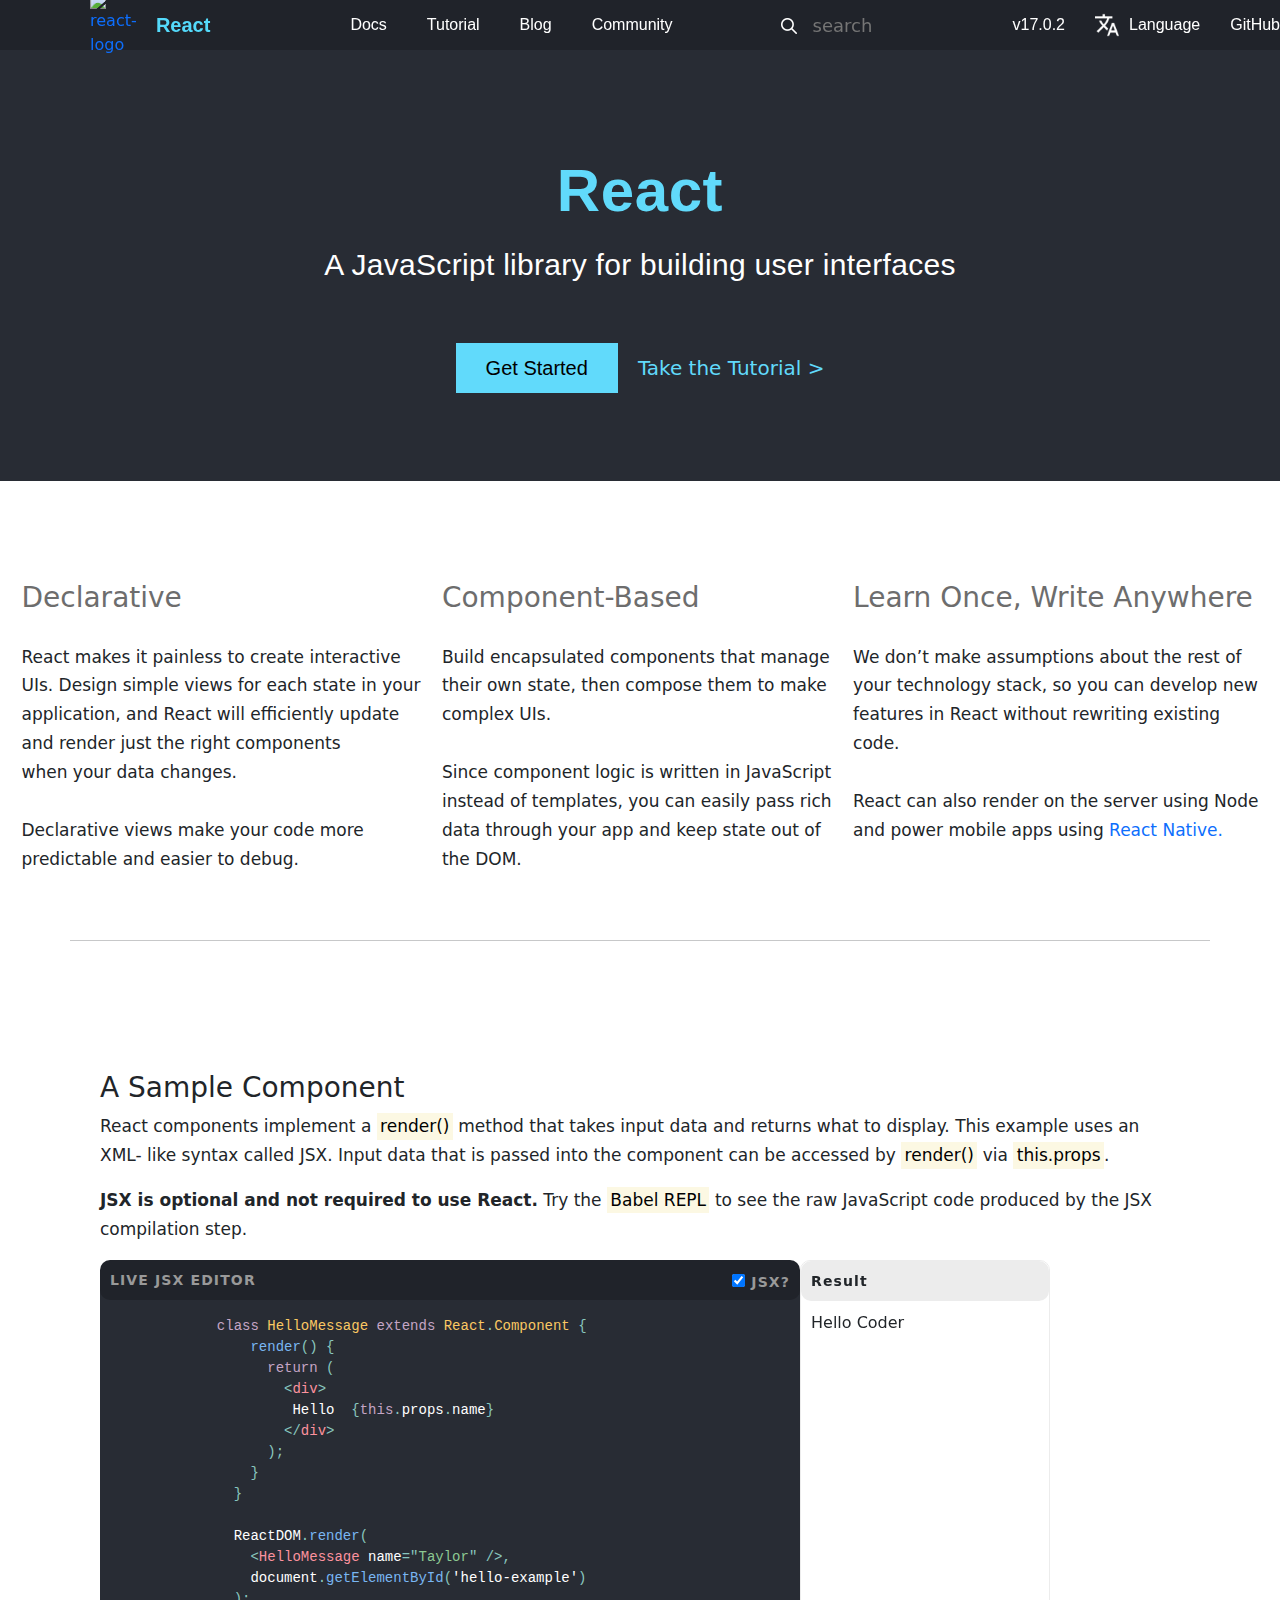
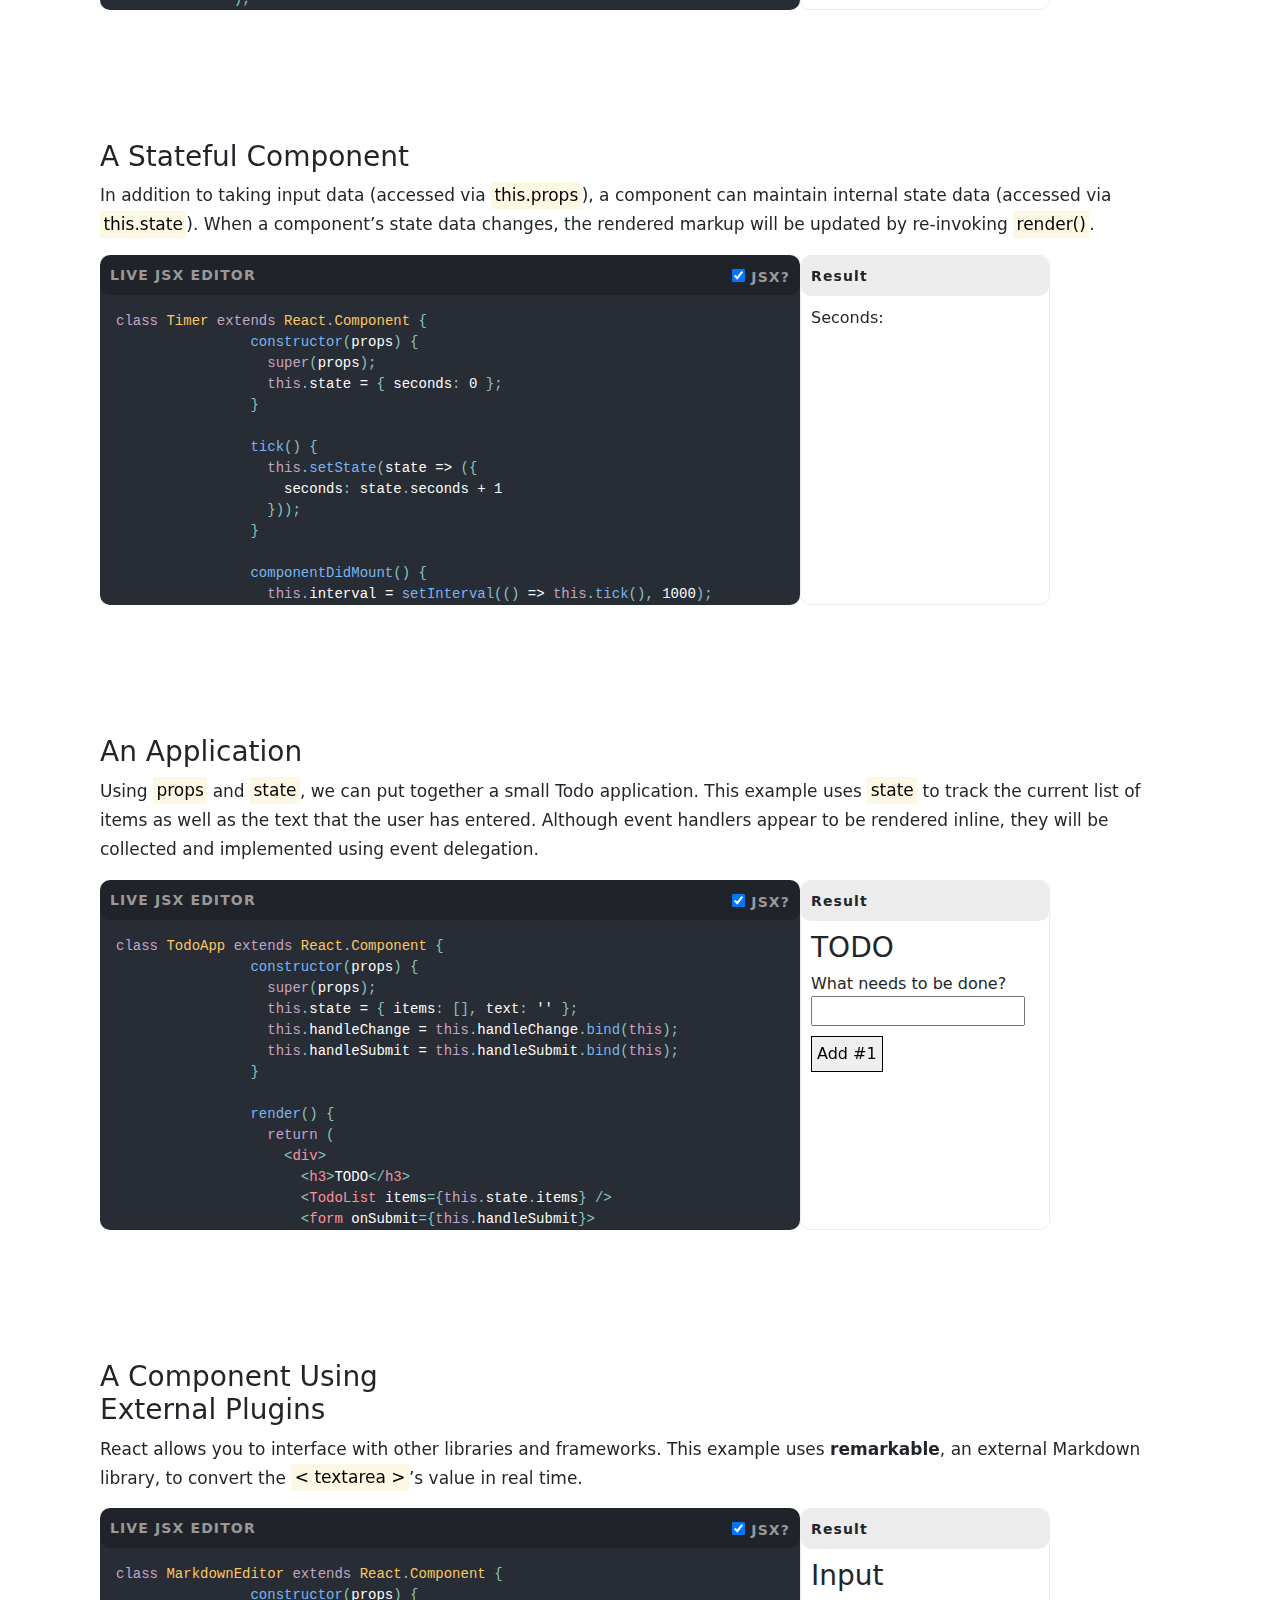
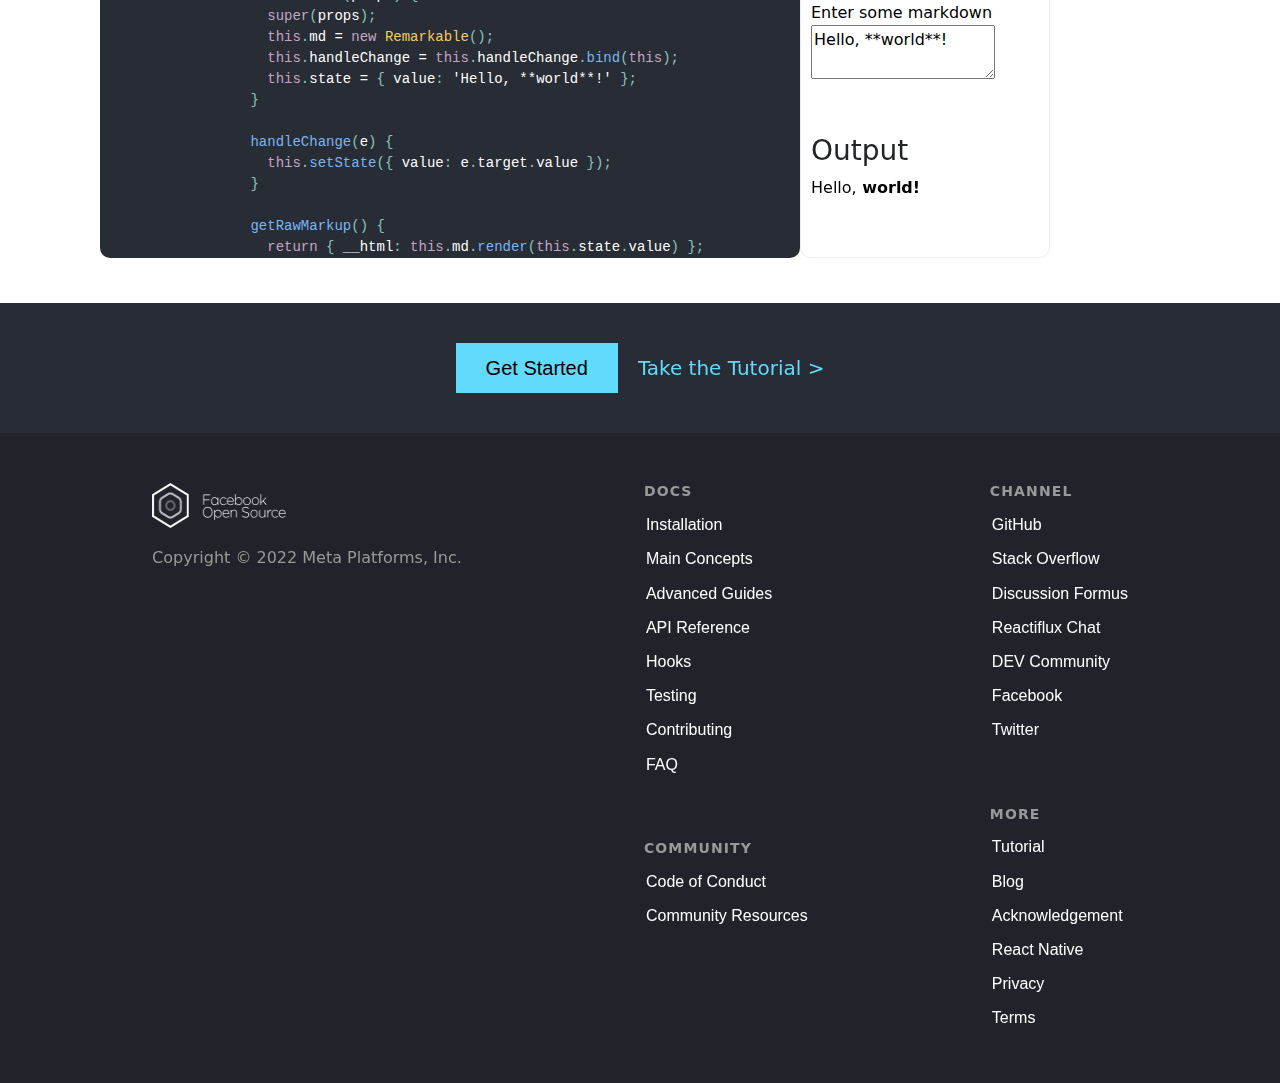
==== commit 3b5eafea: "responsive" ====
--- a/Homepage/index.html
+++ b/Homepage/index.html
@@ -112,11 +112,11 @@
                   what to display. This example uses an XML-<br>
                   like syntax called JSX. Input data that is<br>
                    passed into the component can be accessed <br>
-                   by <mark>render()</mark> via <mark>this.props</mark>.<br><br>
-                   <b>JSX is optional and not required to use<br>
+                   by <mark>render()</mark> via <mark>this.props</mark>.
+                   <p class="para4"> <b>JSX is optional and not required to use<br>
                     React.</b> Try the <mark>Babel REPL</mark> to see the raw <br>
                     JavaScript code produced by the JSX<br>
-                    compilation step.
+                    compilation step.</p>
             </p>
         </div>
         <div class="live-component">
@@ -225,7 +225,7 @@
             <div class="result">
                 <h6 class="result-text"> Result</h6>
             </div>
-            <div class="result-value">Hello Coder</div>
+            <div class="result-value">Seconds: </div>
         </div>
     </div>
     </div>
@@ -331,7 +331,14 @@
             <div class="result">
                 <h6 class="result-text"> Result</h6>
             </div>
-            <div class="result-value">Hello Coder</div>
+            <div class="result-value">
+                <div class="todos-example"><div><h3>TODO</h3>
+                    <form><label for="new-todo">What needs to be done?</label><input id="new-todo" value="" >
+                        <button class="todo-button">Add #1</button>
+                        </form>
+                    </div>
+                    </div>
+            </div>
         </div>
     </div>
     </div>
@@ -413,7 +420,18 @@
             <div class="result">
                 <h6 class="result-text"> Result</h6>
             </div>
-            <div class="result-value">Hello Coder</div>
+            <div class="result-value">
+                <div class="input-title"><h3>Input</h3></div>
+            </div>
+            <div class="markdown">
+            <span>Enter some markdown</span>
+            <textarea>Hello, **world**!</textarea>
+            </div>
+
+            <div class="output">
+               <br><br> <h3>Output</h3>
+               <span>Hello,<b> world!</b></span>
+            </div>
         </div>
     </div>
     </div>
@@ -429,13 +447,13 @@
 </div>
     <footer>
         <div class="footer"> 
-            <section class="compartment1">
+            <div class="compartment1">
             <div class="meta-logo">
                 <img src="../images/open-source.png" height="45px" width="160px">
             </div>
             
             <h6 class="copyright">Copyright © 2022 Meta Platforms, Inc.</h6>
-            </section>
+          </div>
            
             <div class="links">
                 <h6 class="docs-title">DOCS</h6>
--- a/Homepage/style.css
+++ b/Homepage/style.css
@@ -101,3 +101,158 @@
     color: #54DAFB;
 }
 
+/* responsive-part */
+
+@media screen and (max-width: 1280px) {
+    .nav-bar{
+        height: 50px; 
+    }
+    .get-started-tab::before{
+        display: none;
+    }
+    .get-started-tab{
+        height: 300px;
+    }
+    #heading{
+        font-size: 45px;
+    }
+    #sub-heading{
+        font-size: 20px;
+    }
+    .sample-component{
+       flex-direction: column;
+    }
+    
+    .main-compiler{
+         margin-left: 100px;
+       width: 700px !important;
+    }
+    .sample-comp{
+        margin-left: 100px;
+        margin-right: 100px;
+    }
+    .para4 br{
+        display: none;
+    }
+    .result-box{
+        margin-right: 100px;
+    }
+}
+@media screen and (max-width: 1210px){
+    .search-bar input[type=text]{
+        transition: ease-in 0.5s;
+        width: 20px;
+    }
+}
+@media  screen and (max-width: 1100px) {
+    .nav-bar .nav-bar-items li{
+        padding: 10px;
+        transition: ease-in 0.5s;
+    }
+    .nav-bar{
+        padding: 20px;
+        transition: ease-in 0.5s;
+    }
+    .version-text{
+        padding-left: 5px;
+        /* font-size: 15px; */
+    }
+    .language{
+        padding-left: 0;
+    }
+}
+@media screen and (max-width: 1030px){
+    .github-link{
+        display: none;
+        transition: ease-in 0.5s;
+    }
+    .compartment1{
+        flex-direction: column;
+    }
+    .component-Based{
+        padding-left: 20px;
+    }
+    
+}
+@media screen and (max-width:780px) {
+    .language{
+        display: none;
+    }
+    .nav-bar-items{
+        padding-left: 60px;
+        transition: ease-in 0.5s;
+        
+    }
+    .react-logo{
+        padding-left: 20px;
+    }
+    .search-bar{
+        padding-left: 40px;
+    }
+    .version-text{
+        display: none;
+    }
+    .bottom-nav{
+        height: 100px;
+    }
+    .button-nav{
+        padding-top:20px ;
+    }
+    .body-component{
+        -webkit-mask-image: linear-gradient(to right, transparent, white 10px, white 90%, transparent);
+        flex-direction: column;
+        margin-left: 20px;
+        margin-right: 20px;
+    }
+    
+    .para1 br{
+        display: none;
+    }
+    .para2 br{
+        display: none;
+    }
+    .para3 br{
+        display: none;
+    }
+    .live-component{
+        flex-direction: row;
+    }
+    .sample-component{
+        margin-top: 20px !important;
+    }
+    .sample-comp{
+        padding-top: 20px;
+    }
+}
+@media screen and (max-width: 600px) {
+    .react-text{
+        display: none;
+        transition: ease-in 0.5s;;
+    }
+    .nav-bar-items{
+        padding-left: 30px;
+        transition: ease-in 0.5s;
+        
+    }
+    
+}
+@media screen and (max-width: 480px){
+
+    .nav-bar-items{
+        padding-left: 40px;
+        transition: ease-in 0.5s;
+        
+    }
+    .react-logo{
+        padding-left: 10px;
+    }
+    .search-bar{
+        padding-left: 20px;
+    }
+    .sample-comp{
+        margin-left: 20px;
+        margin-right: 20px;
+        margin-top: 20px;
+    }
+
+}--- a/Homepage/body.css
+++ b/Homepage/body.css
@@ -51,7 +51,6 @@
     display: flex;
 }
 .main-compiler{
-    
     height: 350px;
     width: 500px;
     background-color: #282C34;
@@ -89,7 +88,7 @@
     height: 350px;
     border-radius: 10px;
     background-color: #FFFFFF;
-    border: 1px solid #999999;
+    border: 1px solid #ECECEC;
 }
 .result{
     background-color: #ECECEC;
@@ -104,6 +103,33 @@
     font-weight: 700;
     letter-spacing: 0.08em;
 }
+.result-box .result-value .todos-example form input{
+    width: 90%;
+    
+}
+.todo-button{
+    margin-top:10px ;
+    border: 1px solid black;
+    padding: 5px 5px;
+}
+.markdown{
+    color: black;
+    margin-left: 10px;
+    font-weight: 500;
+}
+.markdown span{
+    color: black;
+}
+.markdown textarea{
+    font-weight: 500;
+    
+}
+.output{
+    padding-left: 10px;
+}
+.output span{
+    color: black;
+}
 
 
 
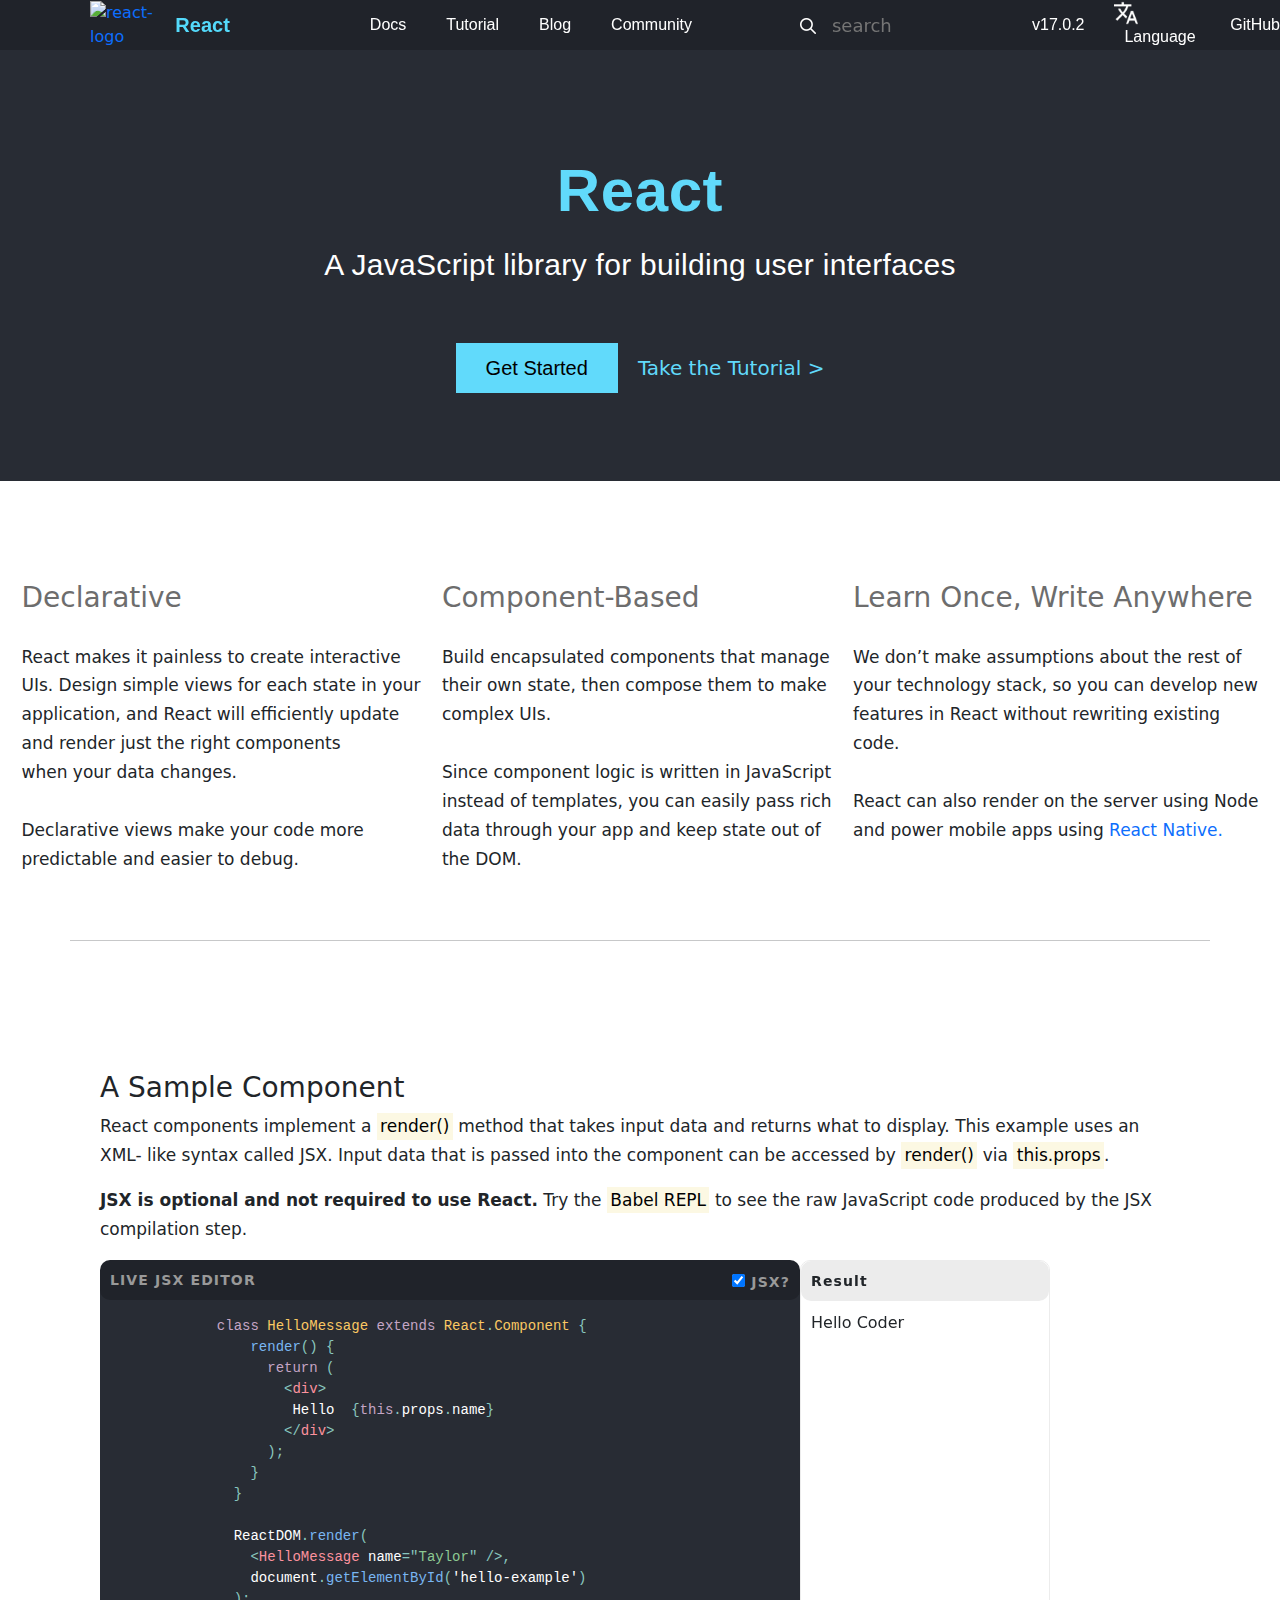
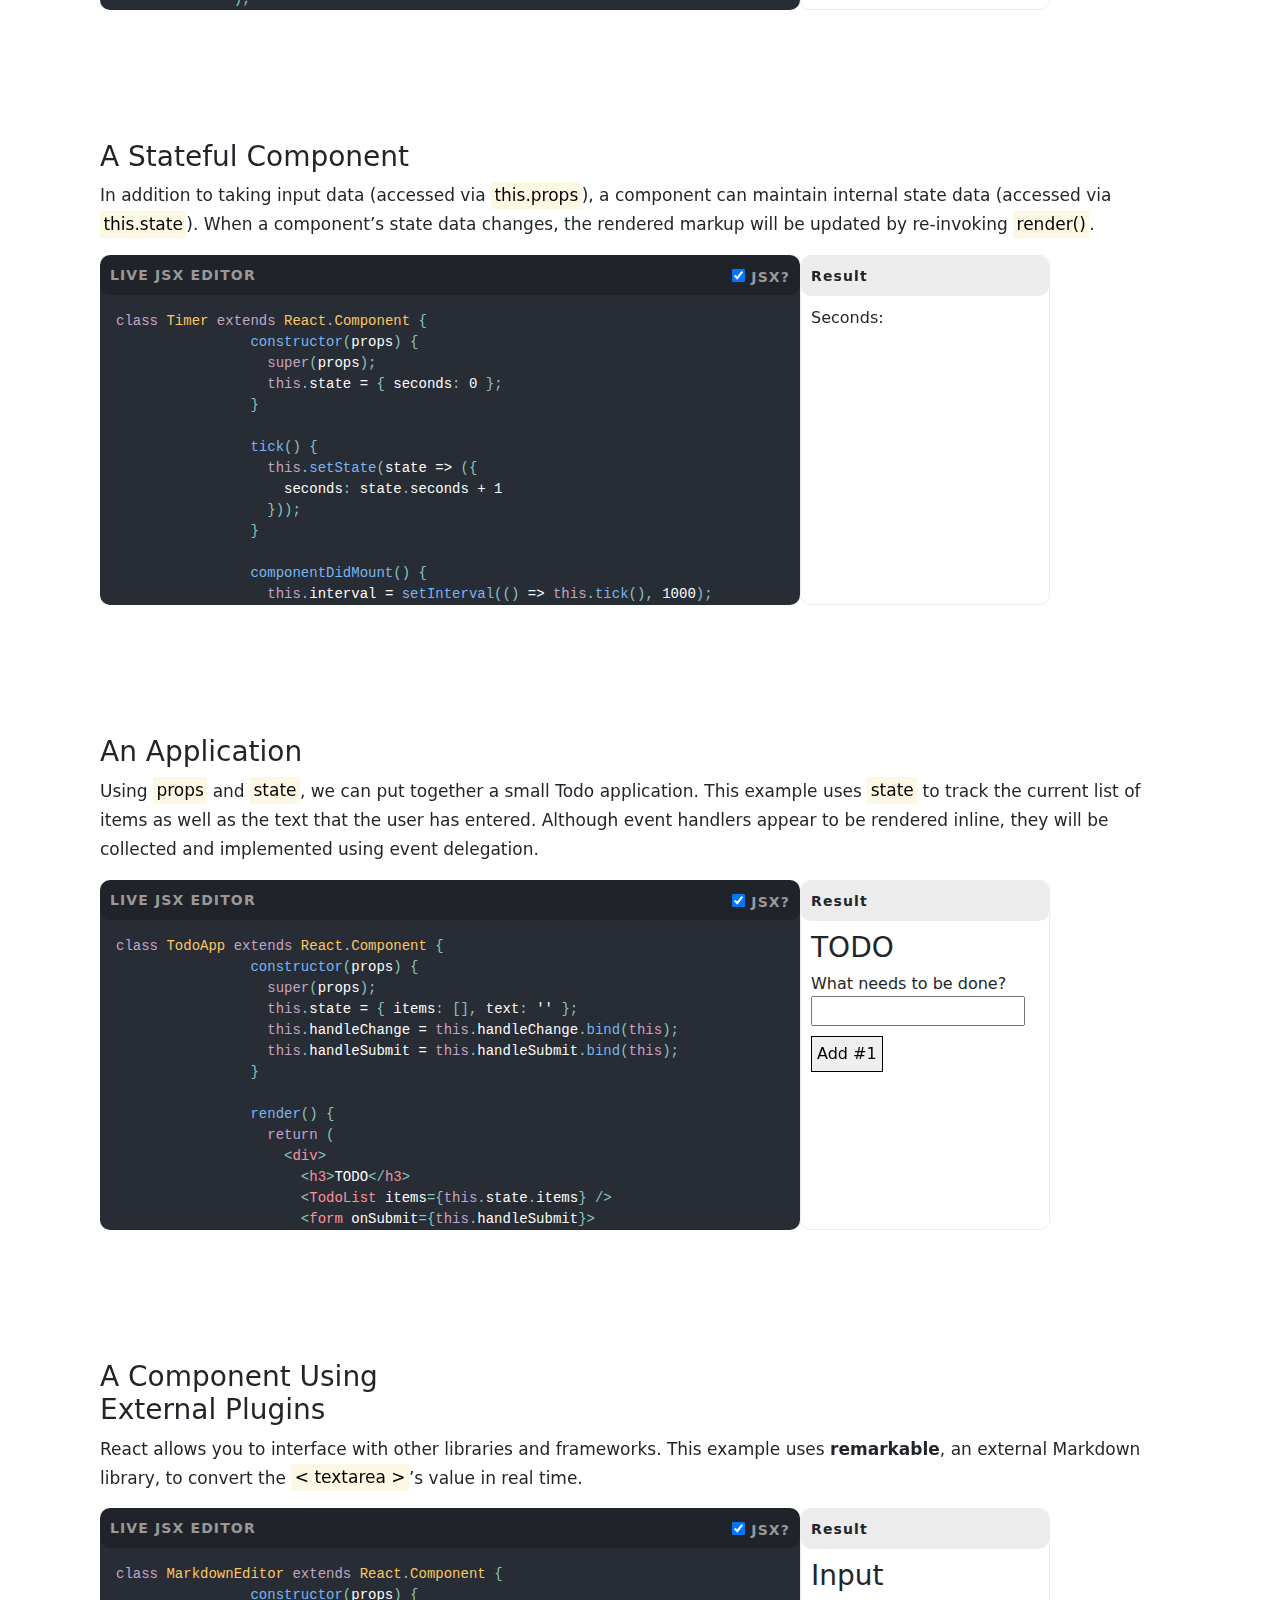
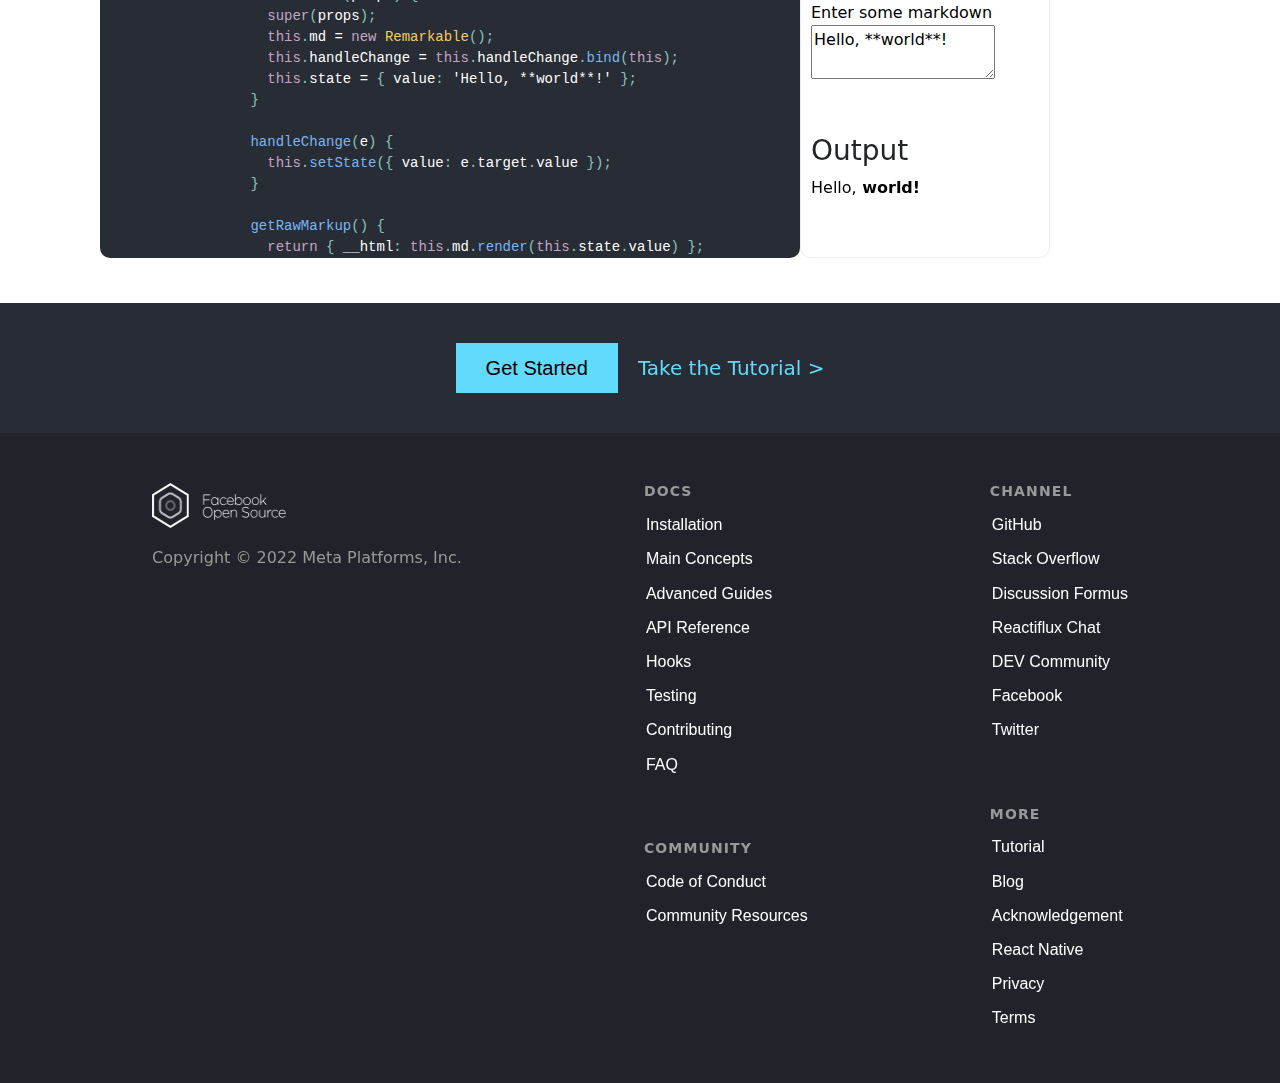
==== commit 894a426d: "langauge_page" ====
--- a/Homepage/index.html
+++ b/Homepage/index.html
@@ -5,6 +5,7 @@
     <meta http-equiv="X-UA-Compatible" content="IE=edge">
     <meta name="viewport" content="width=device-width, initial-scale=1.0">
     <title>React-A JavaScript library for building user</title>
+    <link rel="icon" href="../images/react-logo.png" type="image/icon type">
 </head>
 <link href="style.css" rel="stylesheet">
 <link rel="stylesheet" href="style2_get_started.css">
@@ -31,8 +32,8 @@
            <input type="text" placeholder="search">
        </form>
        <a href="#"><span class="version-text">v17.0.2</span></a>
-       <img src="../images/translate.png"  height="24px" width="24px" class="translate-logo">
-       <a href="#"><span class="language">Language</span></a>
+       <a href="../languages/languages.html"></ahref><img src="../images/translate.png"  height="24px" width="24px" class="translate-logo">
+        <span class="language">Language</span></a>
        <a href="https://github.com/facebook/react/" target="_blank"><span class="github-link">GitHub</span></a>
    </div>
 
--- a/Homepage/style.css
+++ b/Homepage/style.css
@@ -175,12 +175,15 @@
     
 }
 @media screen and (max-width:780px) {
+    
     .language{
         display: none;
+       
     }
     .nav-bar-items{
         padding-left: 60px;
         transition: ease-in 0.5s;
+        -webkit-mask-image: linear-gradient(to right, transparent, white 10px, white 90%, transparent);
         
     }
     .react-logo{
@@ -188,6 +191,7 @@
     }
     .search-bar{
         padding-left: 40px;
+       
     }
     .version-text{
         display: none;
@@ -197,62 +201,146 @@
     }
     .button-nav{
         padding-top:20px ;
+    }
+    .get-started-tab{
+        height: 350px !important;
+    }
+    #heading{
+        padding-top: 90px !important;
+        font-size: 40px !important;
+    }
+    #sub-heading{
+        font-size: 20px !important;
     }
     .body-component{
         -webkit-mask-image: linear-gradient(to right, transparent, white 10px, white 90%, transparent);
         flex-direction: column;
+        margin-left: 50px;
+        margin-right: 50px;
+    }
+    
+    .para1 br{
+        display: none;
+    }
+    .para2 br{
+        display: none;
+    }
+    .para3 br{
+        display: none;
+    }
+    .live-component{
+        flex-direction: column !important;
+    }
+    .sample-component{
+        margin-top: 20px !important;
+    }
+    .sample-comp{
+        padding-top: 20px;
+        margin-left: 50px;
+        margin-right: 50px;
+    }
+   
+    .main-compiler{
+        margin-left: 50px;
+        margin-right: 50px ;
+        width: 600px !important;
+        
+    }
+    .result-box{
+        margin-right: 50px;
+        margin-left: 50px;
+        width: 86% !important;
+        height: 100px !important;
+        overflow-y: scroll;
+
+    }
+    /* .markdown{
+        font-size: 14px;
+        margin-top: 10px;
+    } */
+    .output h3{
+        font-size: 14px;
+        
+    }
+    
+    
+}
+@media screen and (max-width: 600px) {
+    .react-text{
+        display: none;
+        transition: ease-in 0.5s;;
+    }
+    .nav-bar-items{
+        padding-left: 30px;
+        transition: ease-in 0.5s;
+        
+    }
+    .main-compiler{
+        margin-left: 20px;
+   }
+   .result-box{
+       margin-right: 20px;
+       
+   }
+
+    
+}
+@media screen and (max-width: 480px){
+
+    .nav-bar-items{
+        padding-left: 1px;
+        transition: ease-in 0.5s;
+        
+    }
+    .react-logo{
+        padding-left: 0px;
+    }
+    .search-bar{
+        padding-left: 20px;
+    }
+    .body-component{
         margin-left: 20px;
         margin-right: 20px;
-    }
-    
-    .para1 br{
-        display: none;
-    }
-    .para2 br{
-        display: none;
-    }
-    .para3 br{
-        display: none;
-    }
-    .live-component{
-        flex-direction: row;
-    }
-    .sample-component{
-        margin-top: 20px !important;
-    }
-    .sample-comp{
-        padding-top: 20px;
-    }
-}
-@media screen and (max-width: 600px) {
-    .react-text{
-        display: none;
-        transition: ease-in 0.5s;;
-    }
-    .nav-bar-items{
-        padding-left: 30px;
-        transition: ease-in 0.5s;
-        
-    }
-    
-}
-@media screen and (max-width: 480px){
-
-    .nav-bar-items{
-        padding-left: 40px;
-        transition: ease-in 0.5s;
-        
-    }
-    .react-logo{
-        padding-left: 10px;
-    }
-    .search-bar{
-        padding-left: 20px;
     }
     .sample-comp{
         margin-left: 20px;
         margin-right: 20px;
         margin-top: 20px;
     }
-
+    .get-started-tab{
+        height: 300px !important;
+    }
+    #heading{
+        padding-top: 90px !important;
+        font-size: 30px !important;
+    }
+    #sub-heading{
+        font-size: 20px !important;
+    }
+    .body-component{
+        margin-top: 30px !important;
+    }
+    .get-started-btn{
+        padding: 8px 20px !important;
+        font-size: 15px !important;
+    }
+    .get-started-tour-text{
+        font-size: 15px !important;
+    }
+    .main-compiler{
+        margin-left: 20px !important;
+        margin-right: 20px !important;
+        width: 400px !important;
+    }
+    .result-box{
+        margin-right: 20px;
+        margin-left: 20px;
+        width: 84% !important;
+    }
+    .footer{
+        padding-left: 20px;
+        padding-right: 20px;
+        
+    }
+   
 }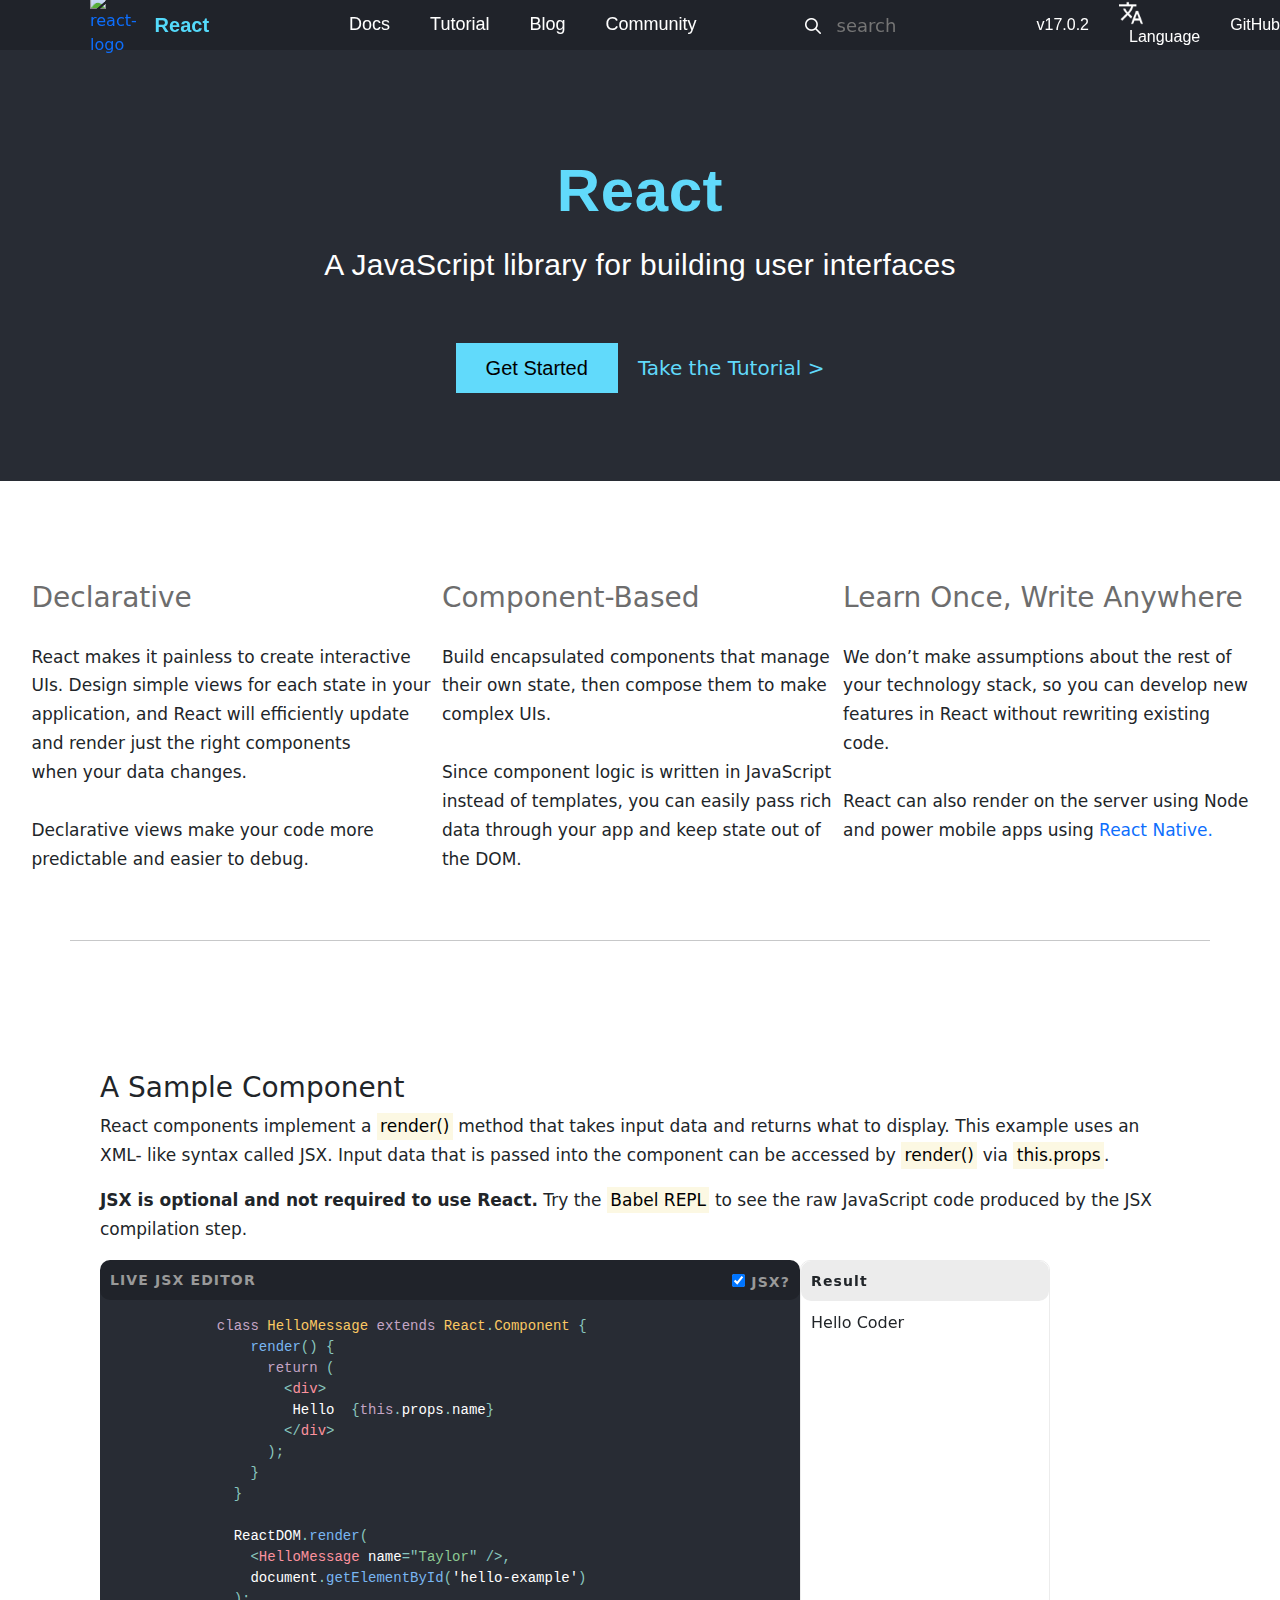
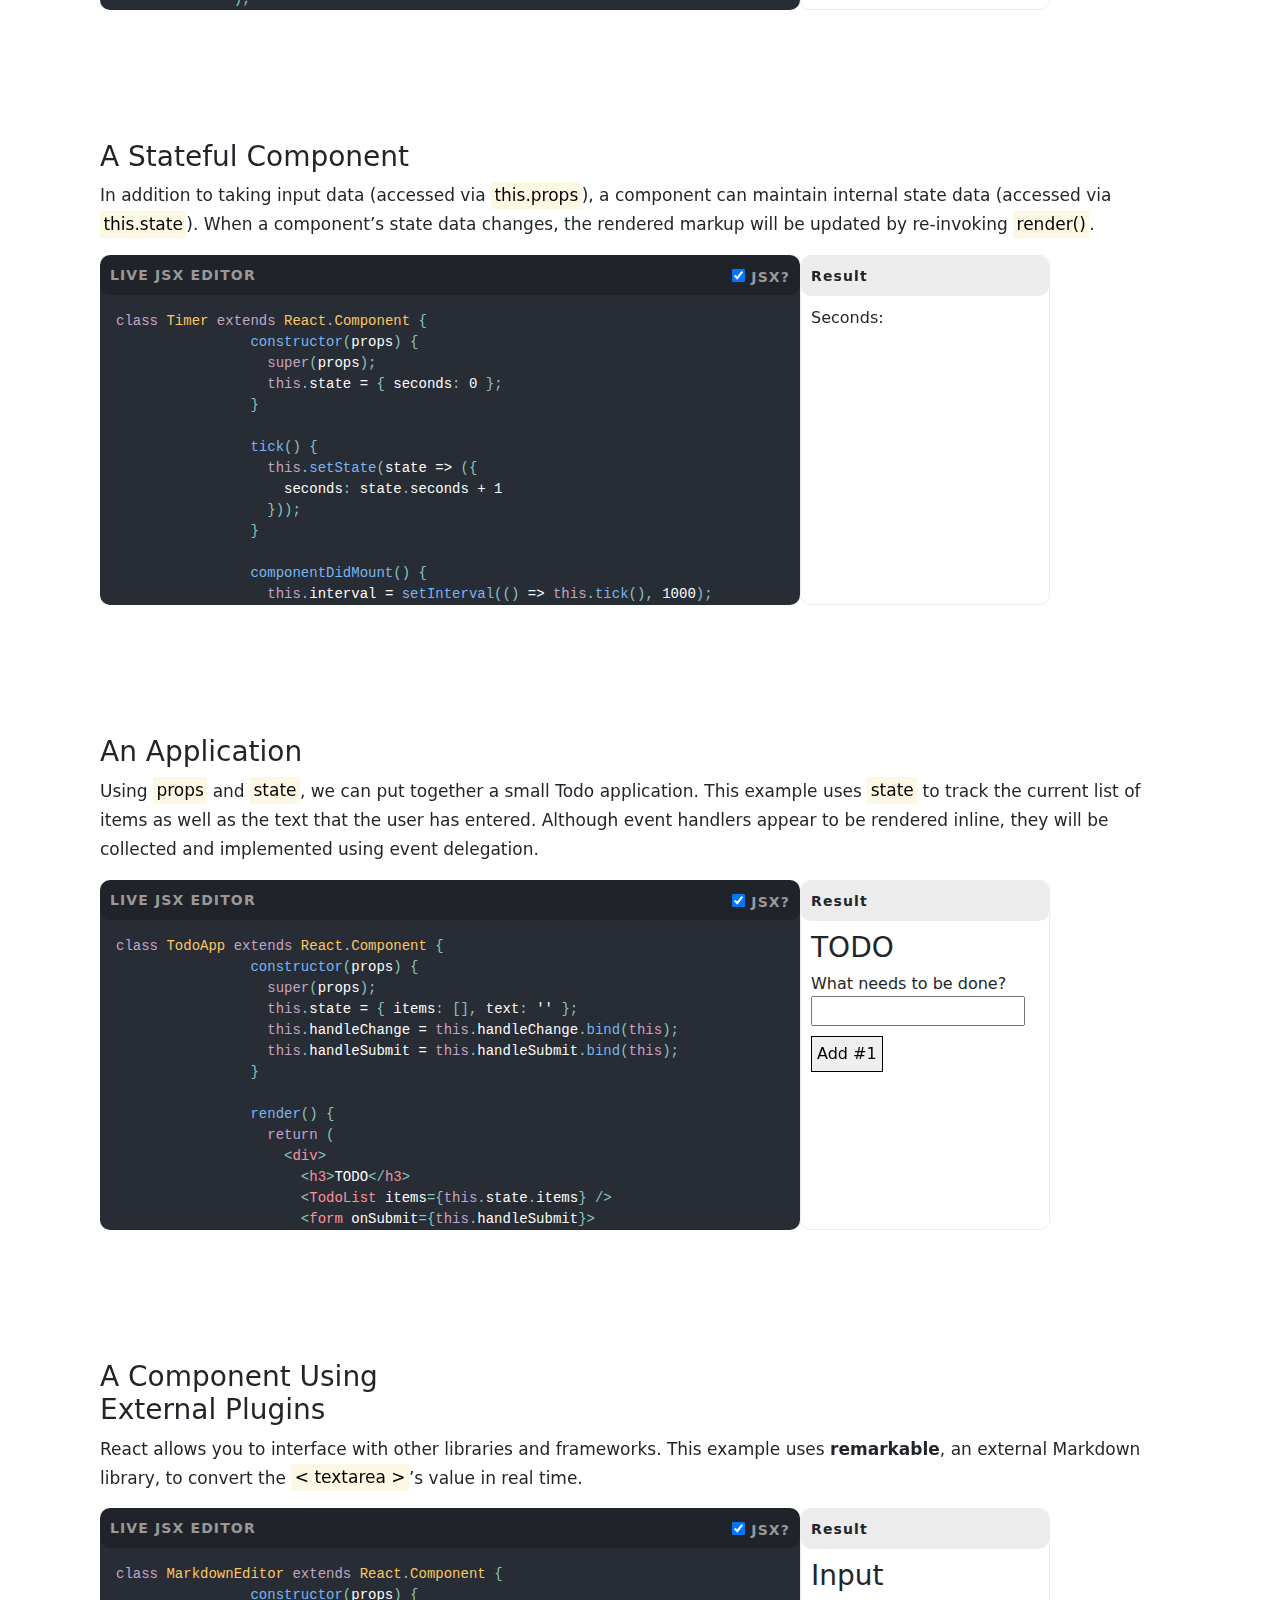
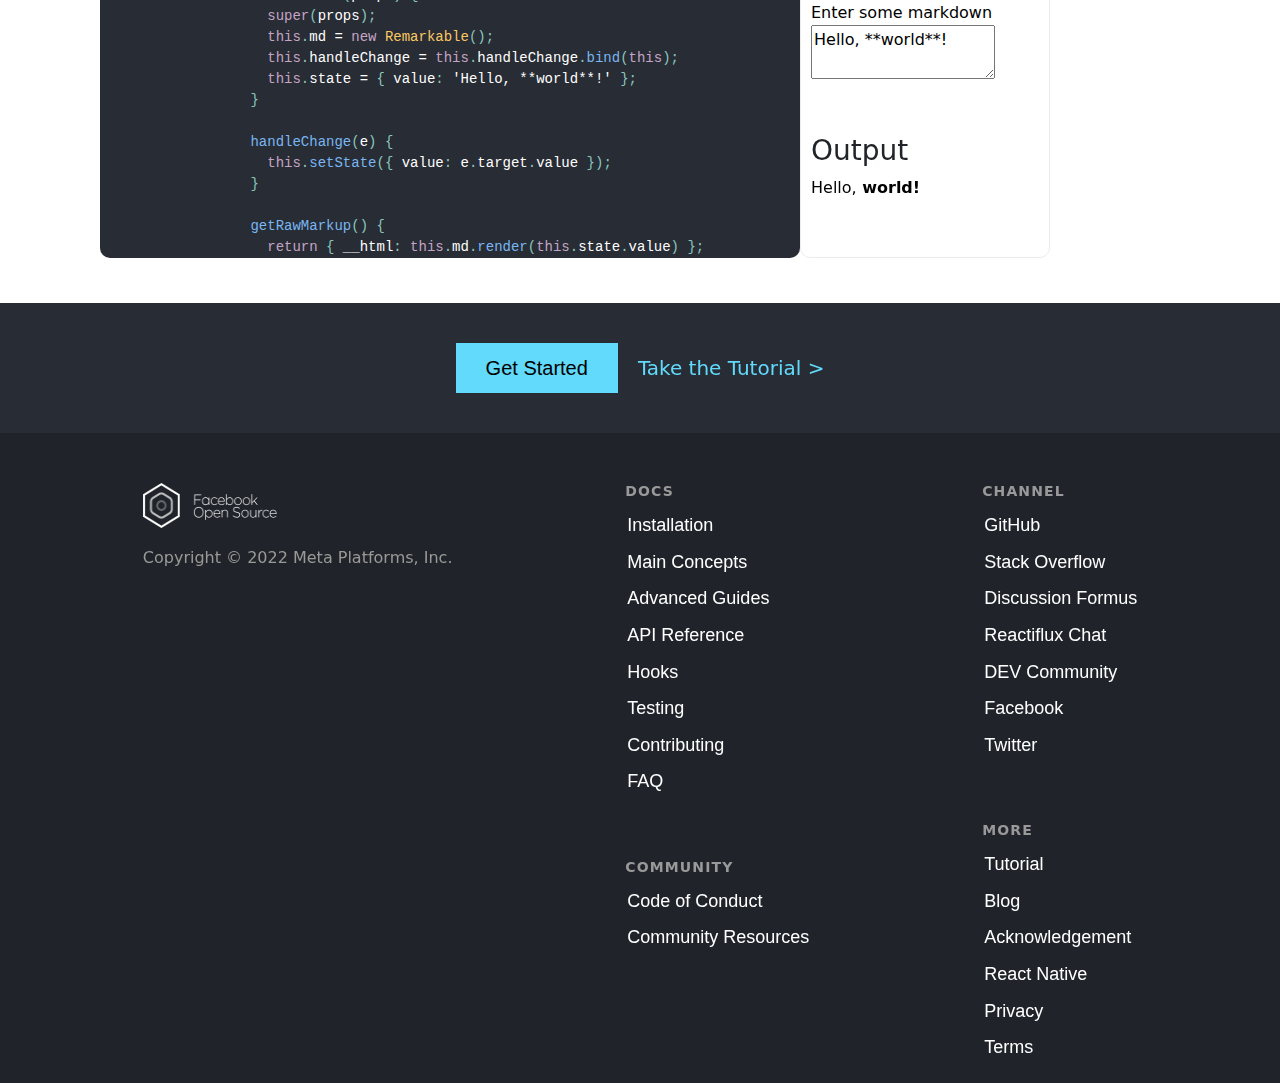
==== commit 8f852b2c: "resposive_setting" ====
--- a/Homepage/index.html
+++ b/Homepage/index.html
@@ -31,8 +31,8 @@
        <form class="search-bar">
            <input type="text" placeholder="search">
        </form>
-       <a href="#"><span class="version-text">v17.0.2</span></a>
-       <a href="../languages/languages.html"></ahref><img src="../images/translate.png"  height="24px" width="24px" class="translate-logo">
+       <a href="../version/version.html"><span class="version-text">v17.0.2</span></a>
+       <a href="../languages/languages.html"><img src="../images/translate.png"  height="24px" width="24px" class="translate-logo">
         <span class="language">Language</span></a>
        <a href="https://github.com/facebook/react/" target="_blank"><span class="github-link">GitHub</span></a>
    </div>
--- a/Homepage/style.css
+++ b/Homepage/style.css
@@ -47,10 +47,11 @@
 font-family: -apple-system, BlinkMacSystemFont, 'Segoe UI', Roboto, Oxygen, Ubuntu, Cantarell, 'Open Sans', 'Helvetica Neue', sans-serif;
 align-items: center;
 margin-top: 15px;
+font-weight: 300;
+font-size: 18px;
 }
 li:hover{
     color: #54DAFB;
-    
 }
 .search-bar{
     padding-left: 80px;
@@ -137,6 +138,10 @@
     .result-box{
         margin-right: 100px;
     }
+    .body-component{
+        margin-left: 20px;
+        margin-right: 20px;
+    }
 }
 @media screen and (max-width: 1210px){
     .search-bar input[type=text]{
@@ -172,6 +177,7 @@
     .component-Based{
         padding-left: 20px;
     }
+
     
 }
 @media screen and (max-width:780px) {
@@ -249,7 +255,7 @@
     .result-box{
         margin-right: 50px;
         margin-left: 50px;
-        width: 86% !important;
+        width: 78% !important;
         height: 100px !important;
         overflow-y: scroll;
 
@@ -262,6 +268,10 @@
         font-size: 14px;
         
     }
+    .footer{
+        padding-left: 60px;
+        padding-right: 60px;
+    }
     
     
 }
@@ -340,7 +350,9 @@
     .footer{
         padding-left: 20px;
         padding-right: 20px;
-        
+    }
+    .links li{
+        font-size: 14px;
     }
    
 }